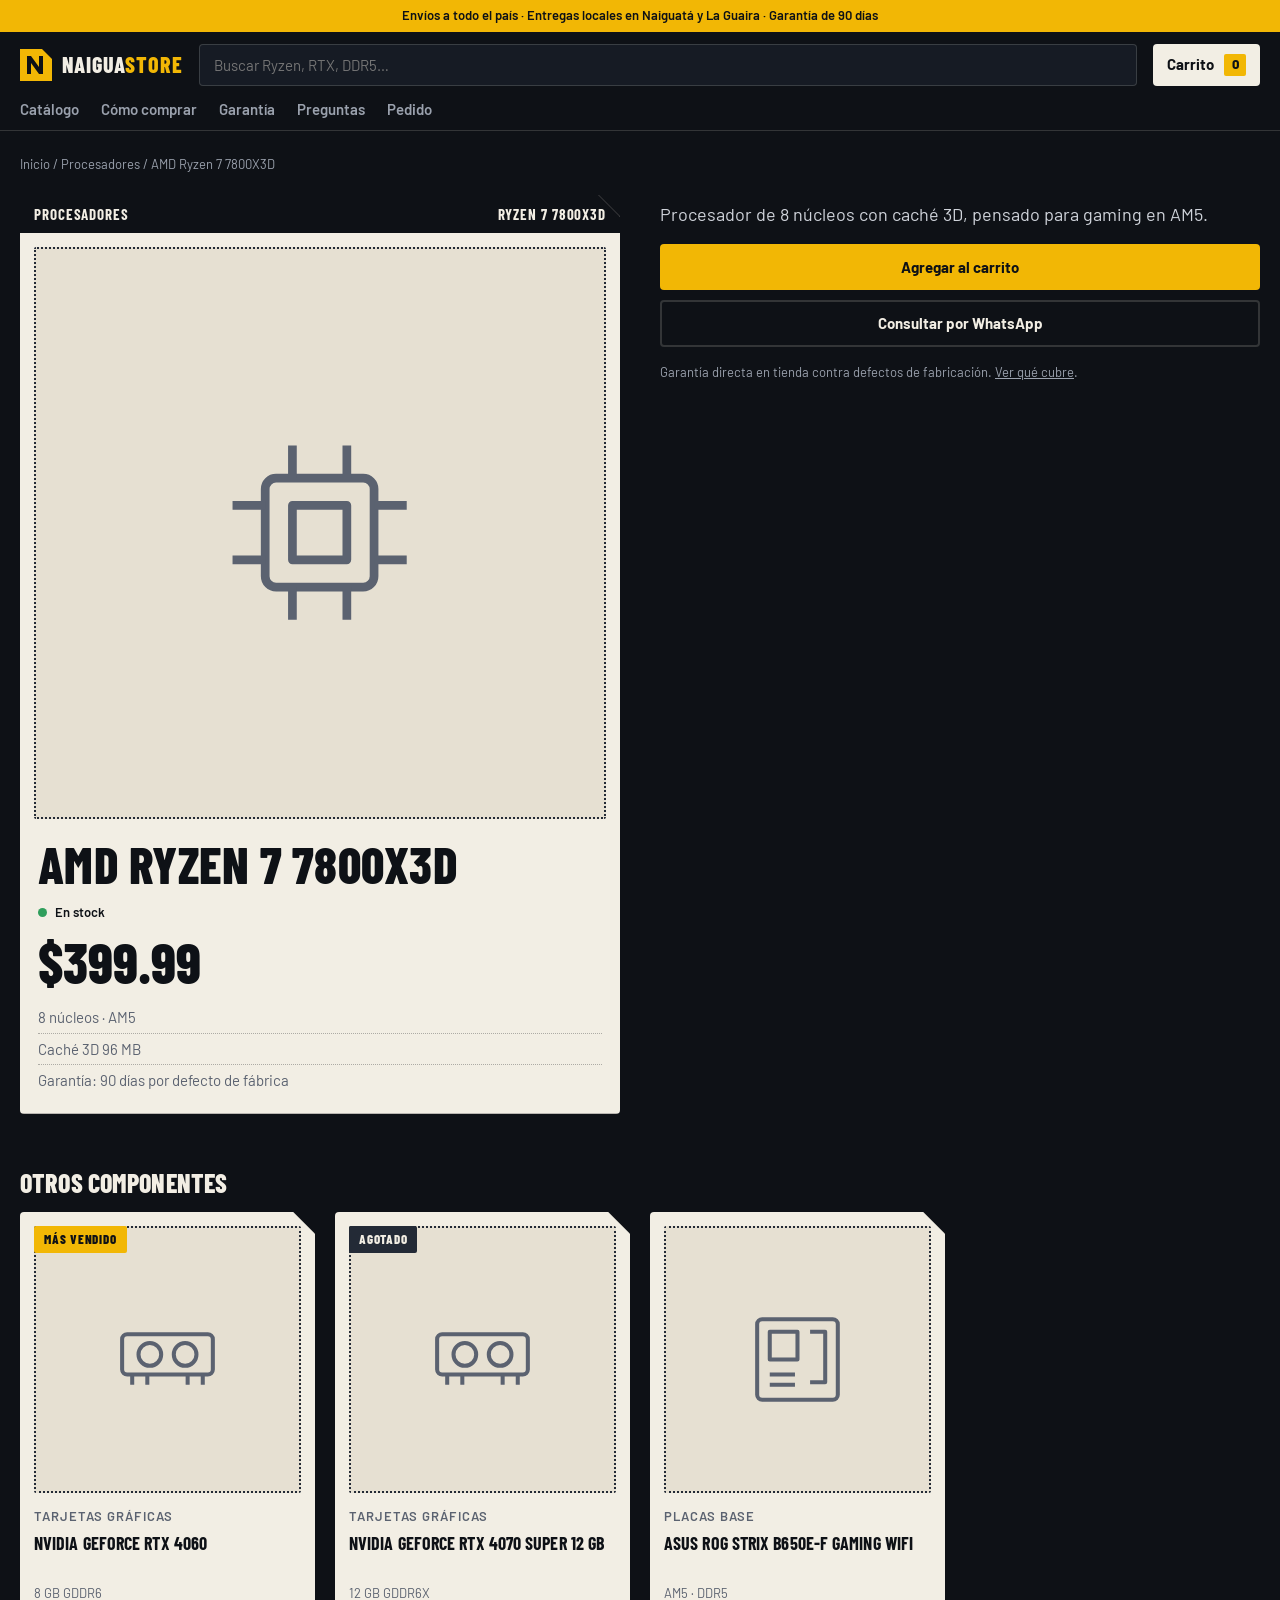
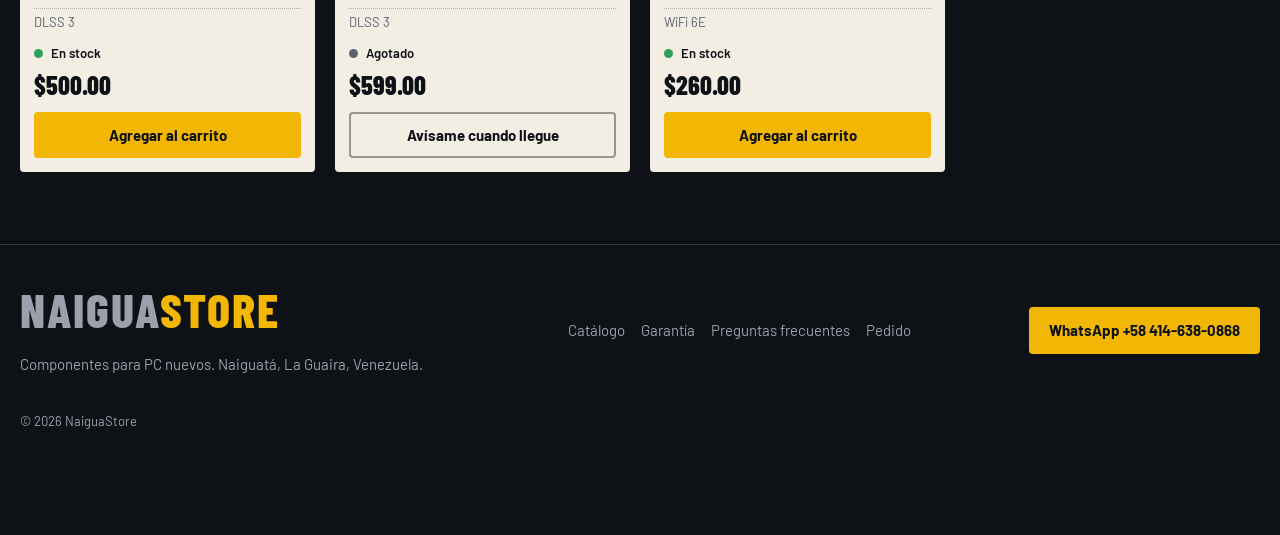
==== producto/amd-ryzen-7-7800x3d/index.html @ 5217a4f1 "Rediseño con etiquetas de caja, páginas estáticas por producto, FAQ visible y SEO/GEO (sitemap, llms" ====
<!doctype html>
<html lang="es-VE">
<head>
  <meta charset="utf-8">
  <meta name="viewport" content="width=device-width, initial-scale=1">
  <title>AMD Ryzen 7 7800X3D | NaiguaStore</title>
  <meta name="description" content="AMD Ryzen 7 7800X3D: 8 núcleos · AM5, Caché 3D 96 MB. 399.99 USD, garantía de 90 días. Envíos a todo el país desde Naiguatá, La Guaira.">
  <link rel="canonical" href="https://anyelopetit.github.io/naiguastore-claude/producto/amd-ryzen-7-7800x3d/">
  <meta property="og:type" content="product">
  <meta property="og:site_name" content="NaiguaStore">
  <meta property="og:locale" content="es_VE">
  <meta property="og:title" content="AMD Ryzen 7 7800X3D | NaiguaStore">
  <meta property="og:description" content="AMD Ryzen 7 7800X3D: 8 núcleos · AM5, Caché 3D 96 MB. 399.99 USD, garantía de 90 días. Envíos a todo el país desde Naiguatá, La Guaira.">
  <meta property="og:url" content="https://anyelopetit.github.io/naiguastore-claude/producto/amd-ryzen-7-7800x3d/">
  <meta name="twitter:card" content="summary">
  <meta name="theme-color" content="#0e1116">
  <link rel="icon" href="../../assets/favicon.svg" type="image/svg+xml">
  <link rel="preconnect" href="https://fonts.googleapis.com">
  <link rel="preconnect" href="https://fonts.gstatic.com" crossorigin>
  <link rel="stylesheet" href="https://fonts.googleapis.com/css2?family=Barlow+Condensed:wght@600;700;800&family=Barlow:wght@400;500;600;700&display=swap">
  <link rel="stylesheet" href="../../css/styles.css">
  <script type="application/ld+json">{"@context":"https://schema.org","@type":"BreadcrumbList","itemListElement":[{"@type":"ListItem","position":1,"name":"Inicio","item":"https://anyelopetit.github.io/naiguastore-claude/"},{"@type":"ListItem","position":2,"name":"Procesadores","item":"https://anyelopetit.github.io/naiguastore-claude/#catalogo"},{"@type":"ListItem","position":3,"name":"AMD Ryzen 7 7800X3D","item":"https://anyelopetit.github.io/naiguastore-claude/producto/amd-ryzen-7-7800x3d/"}]}</script>
  <script type="application/ld+json">{"@context":"https://schema.org","@type":"Product","name":"AMD Ryzen 7 7800X3D","description":"Procesador de 8 núcleos con caché 3D, pensado para gaming en AM5.","category":"Procesadores","brand":{"@type":"Brand","name":"AMD"},"offers":{"@type":"Offer","url":"https://anyelopetit.github.io/naiguastore-claude/producto/amd-ryzen-7-7800x3d/","priceCurrency":"USD","price":"399.99","availability":"https://schema.org/InStock","itemCondition":"https://schema.org/NewCondition","seller":{"@type":"Store","name":"NaiguaStore","url":"https://anyelopetit.github.io/naiguastore-claude/"}}}</script>
</head>
<body data-page="producto" data-base="../../">
  <a class="skip" href="#app">Ir al contenido</a>
  <div id="loader" aria-hidden="true"><span class="loader__mark"></span><span class="loader__name">Naigua<b>Store</b></span></div>

  <div class="strip">Envíos a todo el país · Entregas locales en Naiguatá y La Guaira · Garantía de 90 días</div>

  <header class="site-header">
    <div class="site-header__bar">
      <a class="brand" href="../../index.html" aria-label="NaiguaStore, inicio">
        <svg class="brand__mark" viewBox="0 0 32 32" aria-hidden="true"><path d="M0 0h22l10 10v22H0z" fill="#f2b705"/><path d="M7 25V7h4l8 11V7h4v18h-4L11 14v11z" fill="#0e1116"/></svg>
        <span class="brand__name">Naigua<b>Store</b></span>
      </a>
      <form class="search" role="search" action="../../index.html" method="get" data-search-form>
        <label class="sr-only" for="search">Buscar componentes</label>
        <input id="search" name="q" type="search" placeholder="Buscar Ryzen, RTX, DDR5…" autocomplete="off">
      </form>
      <button class="cart-btn" id="cart-open" type="button" aria-label="Abrir carrito">
        <span>Carrito</span><span class="cart-btn__count" id="cart-count">0</span>
      </button>
    </div>
    <nav class="site-header__nav" aria-label="Principal">
      <a href="../../index.html#catalogo">Catálogo</a>
      <a href="../../index.html#como-comprar">Cómo comprar</a>
      <a href="../../index.html#garantia">Garantía</a>
      <a href="../../index.html#preguntas">Preguntas</a>
      <a href="../../index.html#/checkout">Pedido</a>
    </nav>
  </header>

  <main id="app" tabindex="-1">

  <nav class="crumbs" aria-label="Migas de pan"><a href="../../index.html">Inicio</a> / <a href="../../index.html#catalogo">Procesadores</a> / <span>AMD Ryzen 7 7800X3D</span></nav>
  <section class="pdp">
    <article class="label label--pdp">
      <div class="label__head"><span>Procesadores</span><span>Ryzen 7 7800X3D</span></div>
      <div class="label__window"><svg class="label__icon" viewBox="0 0 48 48" aria-hidden="true" fill="none" stroke="currentColor" stroke-width="1.6" stroke-linejoin="round"><rect x="14" y="14" width="20" height="20" rx="2"/><rect x="19" y="19" width="10" height="10"/><path d="M19 8v6M29 8v6M19 34v6M29 34v6M8 19h6M8 29h6M34 19h6M34 29h6"/></svg><img src="../../assets/products/amd-ryzen-7-7800x3d.jpg" alt="AMD Ryzen 7 7800X3D, componente para PC" width="400" height="400" loading="eager" decoding="async" onerror="this.remove()"></div>
      <div class="label__body">
        <h1 class="label__name">AMD Ryzen 7 7800X3D</h1>
        <p class="label__avail"><span class="dot dot--ok" aria-hidden="true"></span>En stock</p>
        <p class="price price--lg"><span class="price__usd">$399.99</span></p>
        <ul class="label__specs"><li>8 núcleos · AM5</li><li>Caché 3D 96 MB</li><li>Garantía: 90 días por defecto de fábrica</li></ul>
      </div>
    </article>
    <div class="pdp__info">
      <p class="lead">Procesador de 8 núcleos con caché 3D, pensado para gaming en AM5.</p>
      <div class="pdp__actions">
        <button class="btn btn--solid btn--block" type="button" data-add="amd-ryzen-7-7800x3d">Agregar al carrito</button>
        <a class="btn btn--line btn--block" href="https://wa.me/584146380868?text=Hola%2C%20quiero%20consultar%20sobre%20el%20AMD%20Ryzen%207%207800X3D." target="_blank" rel="noopener">Consultar por WhatsApp</a>
      </div>
      <p class="hint">Garantía directa en tienda contra defectos de fabricación. <a href="../../index.html#garantia">Ver qué cubre</a>.</p>
    </div>
  </section>
  <section class="related" aria-labelledby="related-title">
    <h2 id="related-title">Otros componentes</h2>
    <div class="grid"><article class="label" data-id="nvidia-rtx-4060">
  <a class="label__link" href="../../producto/nvidia-rtx-4060/" aria-label="Ver NVIDIA GeForce RTX 4060"><span class="label__tag">Más vendido</span><div class="label__window"><svg class="label__icon" viewBox="0 0 48 48" aria-hidden="true" fill="none" stroke="currentColor" stroke-width="1.6" stroke-linejoin="round"><rect x="6" y="14" width="36" height="16" rx="2"/><circle cx="17" cy="22" r="4.5"/><circle cx="31" cy="22" r="4.5"/><path d="M10 30v4M16 30v4M32 30v4M38 30v4"/></svg><img src="../../assets/products/nvidia-rtx-4060.jpg" alt="NVIDIA GeForce RTX 4060, componente para PC" width="400" height="400" loading="lazy" decoding="async" onerror="this.remove()"></div></a>
  <div class="label__body">
    <p class="label__cat">Tarjetas gráficas</p>
    <h3 class="label__name"><a href="../../producto/nvidia-rtx-4060/">NVIDIA GeForce RTX 4060</a></h3>
    <ul class="label__specs"><li>8 GB GDDR6</li><li>DLSS 3</li></ul>
    <p class="label__avail"><span class="dot dot--ok" aria-hidden="true"></span>En stock</p>
    <p class="price"><span class="price__usd">$500.00</span></p>
    <div class="label__actions"><button class="btn btn--solid btn--block" type="button" data-add="nvidia-rtx-4060">Agregar al carrito</button></div>
  </div>
</article>
<article class="label" data-id="nvidia-rtx-4070-super">
  <a class="label__link" href="../../producto/nvidia-rtx-4070-super/" aria-label="Ver NVIDIA GeForce RTX 4070 SUPER 12 GB"><span class="label__tag label__tag--out">Agotado</span><div class="label__window"><svg class="label__icon" viewBox="0 0 48 48" aria-hidden="true" fill="none" stroke="currentColor" stroke-width="1.6" stroke-linejoin="round"><rect x="6" y="14" width="36" height="16" rx="2"/><circle cx="17" cy="22" r="4.5"/><circle cx="31" cy="22" r="4.5"/><path d="M10 30v4M16 30v4M32 30v4M38 30v4"/></svg><img src="../../assets/products/nvidia-rtx-4070-super.jpg" alt="NVIDIA GeForce RTX 4070 SUPER 12 GB, componente para PC" width="400" height="400" loading="lazy" decoding="async" onerror="this.remove()"></div></a>
  <div class="label__body">
    <p class="label__cat">Tarjetas gráficas</p>
    <h3 class="label__name"><a href="../../producto/nvidia-rtx-4070-super/">NVIDIA GeForce RTX 4070 SUPER 12 GB</a></h3>
    <ul class="label__specs"><li>12 GB GDDR6X</li><li>DLSS 3</li></ul>
    <p class="label__avail"><span class="dot dot--out" aria-hidden="true"></span>Agotado</p>
    <p class="price"><span class="price__usd">$599.00</span></p>
    <div class="label__actions"><a class="btn btn--line btn--block" href="https://wa.me/584146380868?text=Hola%2C%20quiero%20que%20me%20avisen%20cuando%20llegue%20el%20NVIDIA%20GeForce%20RTX%204070%20SUPER%2012%20GB." target="_blank" rel="noopener">Avísame cuando llegue</a></div>
  </div>
</article>
<article class="label" data-id="asus-rog-strix-b650e-f">
  <a class="label__link" href="../../producto/asus-rog-strix-b650e-f/" aria-label="Ver ASUS ROG Strix B650E-F Gaming WiFi"><div class="label__window"><svg class="label__icon" viewBox="0 0 48 48" aria-hidden="true" fill="none" stroke="currentColor" stroke-width="1.6" stroke-linejoin="round"><rect x="8" y="8" width="32" height="32" rx="2"/><rect x="13" y="13" width="11" height="11"/><path d="M29 13h6v20h-6M13 30h10M13 34h10"/></svg><img src="../../assets/products/asus-rog-strix-b650e-f.jpg" alt="ASUS ROG Strix B650E-F Gaming WiFi, componente para PC" width="400" height="400" loading="lazy" decoding="async" onerror="this.remove()"></div></a>
  <div class="label__body">
    <p class="label__cat">Placas base</p>
    <h3 class="label__name"><a href="../../producto/asus-rog-strix-b650e-f/">ASUS ROG Strix B650E-F Gaming WiFi</a></h3>
    <ul class="label__specs"><li>AM5 · DDR5</li><li>WiFi 6E</li></ul>
    <p class="label__avail"><span class="dot dot--ok" aria-hidden="true"></span>En stock</p>
    <p class="price"><span class="price__usd">$260.00</span></p>
    <div class="label__actions"><button class="btn btn--solid btn--block" type="button" data-add="asus-rog-strix-b650e-f">Agregar al carrito</button></div>
  </div>
</article></div>
  </section>
  </main>

  <footer class="site-footer">
    <div class="site-footer__top">
      <div>
        <p class="brand__name site-footer__name">Naigua<b>Store</b></p>
        <p>Componentes para PC nuevos. Naiguatá, La Guaira, Venezuela.</p>
      </div>
      <nav aria-label="Pie de página">
        <a href="../../index.html#catalogo">Catálogo</a>
        <a href="../../index.html#garantia">Garantía</a>
        <a href="../../index.html#preguntas">Preguntas frecuentes</a>
        <a href="../../index.html#/checkout">Pedido</a>
      </nav>
      <a class="btn btn--solid" href="https://wa.me/584146380868?text=Hola%20NaiguaStore%2C%20tengo%20una%20pregunta." target="_blank" rel="noopener">WhatsApp +58 414-638-0868</a>
    </div>
    <p class="site-footer__legal">© 2026 NaiguaStore</p>
  </footer>

  <nav class="bottom-nav" aria-label="Navegación móvil">
    <a href="../../index.html">Inicio</a>
    <a href="../../index.html#catalogo">Catálogo</a>
    <button type="button" data-open-cart>Carrito <span class="bottom-nav__count" id="cart-count-mobile">0</span></button>
    <a href="https://wa.me/584146380868?text=Hola%20NaiguaStore%2C%20tengo%20una%20pregunta." target="_blank" rel="noopener">WhatsApp</a>
  </nav>

  <aside class="cart" id="cart" aria-hidden="true" aria-label="Carrito de compras">
    <div class="cart__overlay" id="cart-overlay"></div>
    <div class="cart__panel" role="dialog" aria-modal="true" aria-labelledby="cart-title">
      <header class="cart__head">
        <h2 id="cart-title">Tu carrito</h2>
        <button class="icon-btn" id="cart-close" type="button" aria-label="Cerrar carrito">×</button>
      </header>
      <div class="cart__body" id="cart-body"></div>
      <footer class="cart__foot" id="cart-footer" hidden>
        <div class="sum-line"><span>Total estimado</span><span><strong id="cart-total">$0.00</strong><small id="cart-total-bs"></small></span></div>
        <p class="hint">El envío se calcula al confirmar. No se te cobra nada todavía.</p>
        <button class="btn btn--solid btn--block" id="cart-checkout" type="button">Continuar al pedido</button>
      </footer>
    </div>
  </aside>

  <script src="../../js/logic.js"></script>
  <script src="../../js/templates.js"></script>
  <script src="../../js/app.js" defer></script>
</body>
</html>
---- css/styles.css ----
/* NaiguaStore: la etiqueta de caja es el objeto central del diseño.
   Un solo radio (4px), una forma de botón, márgenes de página fijos y cinco tamaños de texto. */
:root {
  --ink: #0e1116;
  --ink-2: #161b24;
  --ink-3: #232a36;
  --paper: #f2eee4;
  --paper-2: #e6e0d2;
  --muted: #9aa1ad;
  --muted-ink: #5b6270;
  --gold: #f2b705;
  --green: #2f9e5b;
  --line: rgba(242, 238, 228, 0.16);
  --radius: 4px;
  --margin: 20px;
  --t-xs: 13px;
  --t-s: 15px;
  --t-m: 18px;
  --t-l: 26px;
  --t-xl: clamp(40px, 6vw, 72px);
  --display: "Barlow Condensed", "Arial Narrow", sans-serif;
  --text: "Barlow", system-ui, -apple-system, "Segoe UI", Roboto, sans-serif;
  --header-h: 112px;
  color-scheme: dark;
}

*, *::before, *::after { box-sizing: border-box; }
html { -webkit-text-size-adjust: 100%; scroll-behavior: smooth; scroll-padding-top: calc(var(--header-h) + 16px); }
body {
  margin: 0;
  font-family: var(--text);
  font-size: var(--t-s);
  line-height: 1.5;
  background: var(--ink);
  color: var(--paper);
  padding-bottom: 64px;
}
img { display: block; max-width: 100%; }
a { color: inherit; }
h1, h2, h3 { font-family: var(--display); line-height: 1; margin: 0; letter-spacing: 0.005em; text-transform: uppercase; }
h1 { font-size: var(--t-xl); font-weight: 800; }
h2 { font-size: clamp(32px, 4vw, 52px); font-weight: 800; }
h3 { font-size: var(--t-m); font-weight: 700; }
p { margin: 0 0 12px; }
button, input, select, textarea { font: inherit; color: inherit; }
:focus-visible { outline: 2px solid var(--gold); outline-offset: 2px; }
[hidden] { display: none !important; }
.sr-only { position: absolute; width: 1px; height: 1px; overflow: hidden; clip: rect(0 0 0 0); white-space: nowrap; }
.skip { position: absolute; left: -999px; top: 8px; background: var(--gold); color: var(--ink); padding: 8px 12px; z-index: 200; }
.skip:focus { left: 8px; }
.hint { color: var(--muted); font-size: var(--t-xs); }
.link { background: none; border: 0; padding: 0; color: var(--gold); cursor: pointer; text-decoration: underline; font-size: var(--t-xs); }

/* ---------- Loader ---------- */
#loader {
  position: fixed; inset: 0; z-index: 150; display: grid; place-content: center; justify-items: center; gap: 14px;
  background: var(--ink); transition: opacity 0.3s ease;
}
#loader.done { opacity: 0; pointer-events: none; }
.loader__mark { width: 56px; height: 56px; background: var(--gold); clip-path: polygon(0 0, 72% 0, 100% 28%, 100% 100%, 0 100%); animation: mark 0.8s cubic-bezier(.22,1,.36,1) both; }
.loader__name { font-family: var(--display); font-size: 26px; font-weight: 800; text-transform: uppercase; letter-spacing: 0.04em; animation: fade 0.3s 0.5s ease both; }
.loader__name b { color: var(--gold); font-weight: 800; }
@keyframes mark { from { transform: scale(0.6) rotate(-8deg); opacity: 0; } to { transform: none; opacity: 1; } }
@keyframes fade { from { opacity: 0; } to { opacity: 1; } }

/* ---------- Franja y cabecera ---------- */
.strip { background: var(--gold); color: var(--ink); text-align: center; font-size: var(--t-xs); font-weight: 600; padding: 6px var(--margin); }
.site-header { position: sticky; top: 0; z-index: 40; background: var(--ink); border-bottom: 1px solid var(--line); }
.site-header__bar {
  display: grid; grid-template-columns: auto 1fr auto; gap: 16px; align-items: center;
  max-width: 1280px; margin: 0 auto; padding: 12px var(--margin);
}
.brand { display: flex; align-items: center; gap: 10px; text-decoration: none; }
.brand__mark { width: 32px; height: 32px; flex: none; }
.brand__name { font-family: var(--display); font-weight: 800; font-size: 22px; text-transform: uppercase; letter-spacing: 0.04em; }
.brand__name b { color: var(--gold); font-weight: 800; }
.search input {
  width: 100%; height: 42px; padding: 0 14px; border-radius: var(--radius); background: var(--ink-2);
  border: 1px solid var(--line); outline: none;
}
.search input:focus { border-color: var(--gold); }
.cart-btn {
  display: inline-flex; align-items: center; gap: 10px; height: 42px; padding: 0 14px; border-radius: var(--radius);
  background: var(--paper); color: var(--ink); border: 0; cursor: pointer; font-weight: 700; font-size: var(--t-s);
}
.cart-btn__count, .bottom-nav__count {
  min-width: 22px; height: 22px; padding: 0 6px; border-radius: 2px; background: var(--gold); color: var(--ink);
  font-size: var(--t-xs); font-weight: 800; display: inline-grid; place-items: center;
}
.bump { animation: bump 0.3s cubic-bezier(.22,1,.36,1); }
@keyframes bump { 0% { transform: scale(1); } 45% { transform: scale(1.2); } 100% { transform: scale(1); } }
.site-header__nav {
  display: flex; gap: 22px; flex-wrap: wrap; max-width: 1280px; margin: 0 auto; padding: 0 var(--margin) 10px;
  font-size: var(--t-s); font-weight: 600;
}
.site-header__nav a { text-decoration: none; color: var(--muted); }
.site-header__nav a:hover { color: var(--paper); }

main, .site-footer { max-width: 1280px; margin: 0 auto; padding: 0 var(--margin); }
main { outline: none; }
section { margin-top: 56px; }

/* ---------- Botones (una sola forma) ---------- */
.btn {
  display: inline-flex; align-items: center; justify-content: center; gap: 8px; min-height: 46px; padding: 10px 18px;
  border-radius: var(--radius); border: 2px solid transparent; font-family: var(--text); font-weight: 700; font-size: var(--t-s);
  text-decoration: none; cursor: pointer; transition: background 0.2s ease, color 0.2s ease, transform 0.12s ease;
}
.btn:active { transform: scale(0.98); }
.btn:disabled { opacity: 0.5; cursor: not-allowed; }
.btn--solid { background: var(--gold); color: var(--ink); }
.btn--solid:hover:not(:disabled) { background: #ffc81f; }
.btn--line { background: transparent; border-color: var(--line); color: var(--paper); }
.btn--line:hover:not(:disabled) { border-color: var(--paper); }
.btn--block { width: 100%; }
.icon-btn { background: none; border: 0; font-size: 30px; line-height: 1; cursor: pointer; color: var(--paper); padding: 2px 8px; }

/* ---------- Etiqueta de caja ---------- */
.label {
  position: relative; display: flex; flex-direction: column; background: var(--paper); color: var(--ink);
  border-radius: var(--radius); clip-path: polygon(0 0, calc(100% - 22px) 0, 100% 22px, 100% 100%, 0 100%);
}
.label__head {
  display: flex; justify-content: space-between; gap: 12px; padding: 8px 14px; background: var(--ink); color: var(--paper);
  font-family: var(--display); font-weight: 700; font-size: var(--t-s); text-transform: uppercase; letter-spacing: 0.06em;
}
.label__link { position: relative; display: block; text-decoration: none; }
.label__window {
  position: relative; aspect-ratio: 1 / 1; margin: 14px 14px 0; border: 2px dotted var(--ink-3); border-radius: 2px;
  background: var(--paper-2); display: grid; place-items: center; overflow: hidden;
}
.label__window img { position: absolute; inset: 0; width: 100%; height: 100%; object-fit: contain; padding: 14px; background: var(--paper-2); }
.label__icon { width: 46%; height: 46%; color: var(--muted-ink); }
.label__body { display: flex; flex-direction: column; gap: 8px; padding: 14px; flex: 1; }
.label__cat { margin: 0; font-size: var(--t-xs); font-weight: 600; text-transform: uppercase; letter-spacing: 0.08em; color: var(--muted-ink); }
.label__name { font-size: var(--t-m); line-height: 1.05; min-height: 2.1em; }
.label__name a { text-decoration: none; }
.label__specs { list-style: none; margin: 0; padding: 0; font-size: var(--t-xs); color: var(--muted-ink); }
.label__specs li { padding: 4px 0; border-bottom: 1px dotted rgba(14, 17, 22, 0.3); }
.label__specs li:last-child { border-bottom: 0; }
.label__avail { margin: 0; font-size: var(--t-xs); font-weight: 600; display: flex; align-items: center; gap: 8px; }
.label__actions { margin-top: auto; padding-top: 6px; }
.label__tag {
  position: absolute; top: 14px; left: 14px; z-index: 2; padding: 4px 10px; border-radius: 2px; background: var(--gold);
  color: var(--ink); font-family: var(--display); font-weight: 800; font-size: var(--t-xs); text-transform: uppercase; letter-spacing: 0.06em;
}
.label__tag--out { background: var(--ink-3); color: var(--paper); }
.label .btn { min-height: 44px; font-size: var(--t-s); }
.label .btn--line { color: var(--ink); border-color: rgba(14, 17, 22, 0.4); }
.label .btn--line:hover:not(:disabled) { border-color: var(--ink); }
.dot { width: 9px; height: 9px; border-radius: 50%; display: inline-block; flex: none; }
.dot--ok { background: var(--green); }
.dot--out { background: var(--muted-ink); }
.price { margin: 0; display: flex; align-items: baseline; flex-wrap: wrap; gap: 4px 10px; }
.price__usd { font-family: var(--display); font-weight: 800; font-size: var(--t-l); line-height: 1; }
.price__bs { font-size: var(--t-xs); color: var(--muted-ink); }
.price--lg .price__usd { font-size: clamp(40px, 4.4vw, 56px); }
.stamp {
  align-self: flex-start; margin: 4px 0 0; padding: 4px 10px; border: 2px solid var(--ink); border-radius: 2px;
  font-family: var(--display); font-weight: 800; font-size: var(--t-s); text-transform: uppercase; letter-spacing: 0.06em; transform: rotate(-2deg);
}

/* ---------- Portada ---------- */
.hero { display: grid; grid-template-columns: 1.15fr 0.85fr; gap: 40px; align-items: start; margin-top: 36px; }
.eyebrow { margin: 0 0 14px; font-size: var(--t-xs); font-weight: 700; text-transform: uppercase; letter-spacing: 0.1em; color: var(--gold); }
.hero h1 { margin-bottom: 18px; max-width: 14ch; }
.lead { font-size: var(--t-m); color: #cfd3da; max-width: 60ch; }
.hero__cta { display: flex; flex-wrap: wrap; gap: 12px; margin: 24px 0 32px; }
.facts { display: grid; grid-template-columns: repeat(4, minmax(0, 1fr)); gap: 0; margin: 0; border-top: 1px solid var(--line); }
.facts > div { padding: 14px 14px 0 0; }
.facts dt { font-size: var(--t-xs); font-weight: 700; text-transform: uppercase; letter-spacing: 0.08em; color: var(--gold); }
.facts dd { margin: 4px 0 0; font-size: var(--t-s); color: var(--paper); }
.hero .label--hero { transform: rotate(0.4deg); }
.hero .label__window { aspect-ratio: 4 / 3; }

.section-head { display: flex; justify-content: space-between; align-items: end; gap: 16px; flex-wrap: wrap; border-bottom: 1px solid var(--line); padding-bottom: 14px; }
.sort { display: flex; align-items: center; gap: 10px; font-size: var(--t-xs); color: var(--muted); }
.sort select { height: 40px; padding: 0 10px; border-radius: var(--radius); background: var(--ink-2); border: 1px solid var(--line); }
.chips { display: flex; gap: 8px; overflow-x: auto; padding: 16px 0 8px; scrollbar-width: none; }
.chips::-webkit-scrollbar { display: none; }
.chip {
  flex: none; min-height: 40px; padding: 8px 14px; border-radius: var(--radius); cursor: pointer;
  background: transparent; border: 1px solid var(--line); color: var(--paper); font-weight: 600; font-size: var(--t-s);
}
.chip span { color: var(--muted); margin-left: 4px; }
.chip.is-on { background: var(--paper); color: var(--ink); border-color: var(--paper); }
.chip.is-on span { color: var(--muted-ink); }
.count { color: var(--muted); font-size: var(--t-xs); margin: 6px 0 16px; }
.grid { display: grid; grid-template-columns: repeat(4, minmax(0, 1fr)); gap: 20px; }
.grid .label { transition: transform 0.2s ease; }
.grid .label:hover { transform: translateY(-3px); }
.empty { color: var(--muted); grid-column: 1 / -1; }

/* ---------- Cómo comprar ---------- */
.steps { list-style: none; margin: 20px 0 0; padding: 0; display: grid; grid-template-columns: repeat(4, minmax(0, 1fr)); border-top: 1px solid var(--line); counter-reset: step; }
.steps li { padding: 18px 18px 0 0; counter-increment: step; }
.steps li::before {
  content: counter(step, decimal-leading-zero); display: block; font-family: var(--display); font-weight: 800;
  font-size: var(--t-l); color: var(--gold); margin-bottom: 8px;
}
.steps strong { display: block; font-family: var(--display); font-size: var(--t-m); text-transform: uppercase; margin-bottom: 6px; }
.steps span { color: #cfd3da; }

/* ---------- Garantía ---------- */
.warranty { display: grid; grid-template-columns: 1fr 1fr; gap: 28px; align-items: start; background: var(--ink-2); padding: 28px; border-radius: var(--radius); }
.warranty > p { color: #cfd3da; margin: 0; font-size: var(--t-m); }
.warranty__cols { display: grid; grid-template-columns: 1fr 1fr; gap: 20px; }
.warranty__cols h3 { margin-bottom: 8px; color: var(--gold); }
.warranty__cols p { margin: 0; font-size: var(--t-s); color: #cfd3da; }

/* ---------- Preguntas ---------- */
.faq h2 { margin-bottom: 14px; }
.faq details { border-top: 1px solid var(--line); padding: 14px 0; }
.faq details:last-child { border-bottom: 1px solid var(--line); }
.faq summary { cursor: pointer; font-weight: 700; font-size: var(--t-m); list-style: none; display: flex; justify-content: space-between; gap: 16px; }
.faq summary::-webkit-details-marker { display: none; }
.faq summary::after { content: "+"; font-family: var(--display); font-size: var(--t-l); line-height: 1; color: var(--gold); }
.faq details[open] summary::after { content: "–"; }
.faq details p { margin: 10px 0 0; color: #cfd3da; max-width: 70ch; }

/* ---------- Asesoría ---------- */
.advisor {
  display: flex; justify-content: space-between; align-items: center; gap: 20px; flex-wrap: wrap;
  background: var(--gold); color: var(--ink); padding: 28px; border-radius: var(--radius);
}
.advisor h2 { color: var(--ink); margin-bottom: 8px; }
.advisor p { margin: 0; max-width: 60ch; }
.advisor .btn--solid { background: var(--ink); color: var(--paper); }
.advisor .btn--solid:hover:not(:disabled) { background: var(--ink-3); }

/* ---------- Pie ---------- */
.site-footer { margin-top: 72px; padding-top: 28px; padding-bottom: 28px; border-top: 1px solid var(--line); }
.site-footer__top { display: grid; grid-template-columns: 1.2fr 1fr auto; gap: 24px; align-items: center; }
.site-footer__name { font-size: clamp(32px, 4vw, 48px); margin-bottom: 8px; }
.site-footer nav { display: flex; flex-wrap: wrap; gap: 16px; }
.site-footer nav a, .site-footer p { color: var(--muted); text-decoration: none; }
.site-footer nav a:hover { color: var(--paper); }
.site-footer__legal { margin-top: 24px; font-size: var(--t-xs); color: var(--muted); }
.bottom-nav { display: none; }

/* ---------- Ficha de producto ---------- */
.crumbs { font-size: var(--t-xs); color: var(--muted); margin-top: 24px; }
.crumbs a { text-decoration: none; }
.crumbs a:hover { color: var(--paper); }
.pdp { display: grid; grid-template-columns: minmax(0, 1fr) minmax(0, 1fr); gap: 40px; margin-top: 20px; align-items: start; }
.label--pdp .label__window { aspect-ratio: 1 / 1; }
.label--pdp .label__body { padding: 18px; gap: 12px; }
.label--pdp .label__name { font-size: clamp(34px, 4vw, 52px); min-height: 0; }
.label--pdp .label__specs { font-size: var(--t-s); }
.pdp__info { display: flex; flex-direction: column; gap: 16px; padding-top: 6px; }
.pdp__info .lead { margin: 0; }
.pdp__actions { display: grid; gap: 10px; }
.related { margin-top: 56px; }
.related h2 { font-size: var(--t-l); margin-bottom: 16px; }

/* ---------- Carrito ---------- */
.cart { position: fixed; inset: 0; z-index: 60; pointer-events: none; }
.cart.is-open { pointer-events: auto; }
.cart__overlay { position: absolute; inset: 0; background: rgba(0, 0, 0, 0.6); opacity: 0; transition: opacity 0.3s ease; }
.cart.is-open .cart__overlay { opacity: 1; }
.cart__panel {
  position: absolute; top: 0; right: 0; height: 100%; width: min(420px, 100%); display: flex; flex-direction: column;
  background: var(--ink-2); border-left: 1px solid var(--line); transform: translateX(100%); transition: transform 0.32s cubic-bezier(.22,1,.36,1);
}
.cart.is-open .cart__panel { transform: translateX(0); }
.cart__head { display: flex; justify-content: space-between; align-items: center; padding: 16px var(--margin); border-bottom: 1px solid var(--line); }
.cart__head h2 { font-size: var(--t-l); }
.cart__body { flex: 1; overflow-y: auto; padding: 4px var(--margin); }
.cart__foot { padding: 16px var(--margin); border-top: 1px solid var(--line); display: grid; gap: 10px; }
.cart-empty { display: grid; gap: 12px; justify-items: start; padding: 24px 0; color: var(--muted); }
.cart-line { display: grid; grid-template-columns: 56px 1fr auto; gap: 12px; padding: 14px 0; border-bottom: 1px solid var(--line); align-items: start; }
.cart-line__img { width: 56px; height: 56px; background: var(--paper); border-radius: 2px; display: grid; place-items: center; color: var(--ink); }
.cart-line__img svg { width: 60%; height: 60%; }
.cart-line__info { display: grid; gap: 8px; font-size: var(--t-s); }
.cart-line__price { display: grid; justify-items: end; gap: 6px; font-weight: 700; }
.qty { display: inline-flex; align-items: center; gap: 10px; }
.qty button { width: 34px; height: 34px; border-radius: var(--radius); border: 1px solid var(--line); background: var(--ink-3); cursor: pointer; color: var(--paper); }
.qty button:disabled { opacity: 0.4; cursor: not-allowed; }
.fly { position: fixed; z-index: 90; pointer-events: none; object-fit: contain; background: var(--paper); border-radius: 2px; }

/* ---------- Checkout ---------- */
.checkout { display: grid; grid-template-columns: minmax(0, 1.4fr) minmax(0, 1fr); gap: 32px; margin-top: 24px; align-items: start; }
.checkout h1 { font-size: clamp(36px, 4vw, 56px); margin-bottom: 14px; }
.checkout__form { display: grid; gap: 18px; }
.checkout__form fieldset { border: 1px solid var(--line); border-radius: var(--radius); padding: 16px; display: grid; gap: 12px; margin: 0; }
.checkout__form legend { padding: 0 6px; font-family: var(--display); font-weight: 800; font-size: var(--t-m); text-transform: uppercase; }
.checkout__form label { display: grid; gap: 6px; font-size: var(--t-xs); color: var(--muted); font-weight: 600; }
.checkout__form label.radio { display: flex; align-items: center; gap: 10px; color: var(--paper); font-size: var(--t-s); font-weight: 500; }
.checkout__form input:not([type="radio"]), .checkout__form select, .checkout__form textarea {
  width: 100%; padding: 12px; border-radius: var(--radius); background: var(--ink); border: 1px solid var(--line); color: var(--paper); font-size: var(--t-s);
}
.checkout__form input:not([type="radio"]):focus, .checkout__form select:focus, .checkout__form textarea:focus { outline: none; border-color: var(--gold); }
.checkout__form input[type="radio"] { width: 18px; height: 18px; accent-color: var(--gold); }
#ship-fields { display: grid; gap: 12px; }
.err { color: #ff8a86; font-size: var(--t-xs); min-height: 1em; }
.safe { padding: 12px 14px; border-radius: var(--radius); border: 1px solid rgba(47, 158, 91, 0.5); background: rgba(47, 158, 91, 0.1); margin: 0; font-size: var(--t-s); }
.checkout__summary { position: sticky; top: calc(var(--header-h) + 16px); }
.ticket { background: var(--paper); color: var(--ink); padding: 20px; border-radius: var(--radius); display: grid; gap: 12px; }
.ticket h2 { font-size: var(--t-l); }
.sum-line { display: flex; justify-content: space-between; gap: 12px; font-size: var(--t-s); }
.sum-line small { display: block; text-align: right; color: var(--muted-ink); }
.sum-total { display: flex; justify-content: space-between; align-items: baseline; padding-top: 12px; border-top: 2px solid var(--ink); font-family: var(--display); font-size: var(--t-l); font-weight: 800; text-transform: uppercase; }
.ticket .link { color: var(--ink); }
.thanks { max-width: 720px; margin: 40px 0 0; display: grid; gap: 14px; }
.thanks__actions { display: flex; flex-wrap: wrap; gap: 10px; }
.preview { white-space: pre-wrap; background: var(--ink-2); border: 1px solid var(--line); border-radius: var(--radius); padding: 16px; font-size: var(--t-xs); color: #cfd3da; font-family: ui-monospace, SFMono-Regular, Menlo, monospace; }
.empty-page { text-align: center; padding: 72px 0; display: grid; justify-items: center; gap: 14px; }

/* ---------- Responsive ---------- */
@media (max-width: 1199px) {
  .grid { grid-template-columns: repeat(3, minmax(0, 1fr)); }
}
@media (max-width: 900px) {
  .hero { grid-template-columns: 1fr; }
  .hero .label--hero { max-width: 520px; }
  .pdp { grid-template-columns: 1fr; }
  .checkout { grid-template-columns: 1fr; }
  .checkout__summary { position: static; }
  .site-header__nav { display: none; }
  .steps { grid-template-columns: 1fr 1fr; }
  .warranty { grid-template-columns: 1fr; }
  .site-footer__top { grid-template-columns: 1fr; }
}
@media (max-width: 767px) {
  :root { --header-h: 104px; --t-xl: 40px; }
  .strip { font-size: 12px; }
  .site-header__bar { grid-template-columns: 1fr auto; gap: 10px; padding: 10px var(--margin); }
  .brand { grid-row: 1; grid-column: 1; }
  .cart-btn { grid-row: 1; grid-column: 2; height: 40px; padding: 0 12px; }
  .cart-btn > span:first-child { display: none; }
  .search { grid-row: 2; grid-column: 1 / -1; }
  .facts { grid-template-columns: 1fr 1fr; }
  .grid { grid-template-columns: repeat(2, minmax(0, 1fr)); gap: 12px; }
  .label__window { margin: 10px 10px 0; }
  .label__body { padding: 10px; gap: 6px; }
  .label__name { font-size: 17px; }
  .label__specs li:nth-child(n+2) { display: none; }
  .label__head { font-size: 12px; padding: 6px 10px; }
  .price__usd { font-size: 22px; }
  .label .btn { min-height: 42px; font-size: 14px; padding: 8px 10px; }
  .steps { grid-template-columns: 1fr; }
  .steps li { padding-bottom: 16px; }
  .advisor { flex-direction: column; align-items: flex-start; }
  .chips { margin: 0 calc(var(--margin) * -1); padding-left: var(--margin); padding-right: var(--margin); }
  .warranty__cols { grid-template-columns: 1fr; }
  .bottom-nav {
    position: fixed; bottom: 0; left: 0; right: 0; z-index: 45; display: grid; grid-template-columns: repeat(4, 1fr);
    background: rgba(14, 17, 22, 0.96); border-top: 1px solid var(--line);
    padding: 6px 6px calc(6px + env(safe-area-inset-bottom));
  }
  .bottom-nav a, .bottom-nav button {
    position: relative; text-align: center; font-size: var(--t-xs); font-weight: 600; color: var(--muted); text-decoration: none;
    background: none; border: 0; padding: 8px 0; cursor: pointer;
  }
  .bottom-nav__count { position: absolute; top: 2px; right: 14%; min-width: 18px; height: 18px; font-size: 11px; }
  .cart__panel { width: 100%; }
  .pdp__actions { position: sticky; bottom: calc(64px + env(safe-area-inset-bottom)); background: var(--ink); padding: 8px 0; z-index: 2; }
}

@media (prefers-reduced-motion: reduce) {
  *, *::before, *::after { animation-duration: 0.01ms !important; animation-iteration-count: 1 !important; transition-duration: 0.01ms !important; scroll-behavior: auto !important; }
}
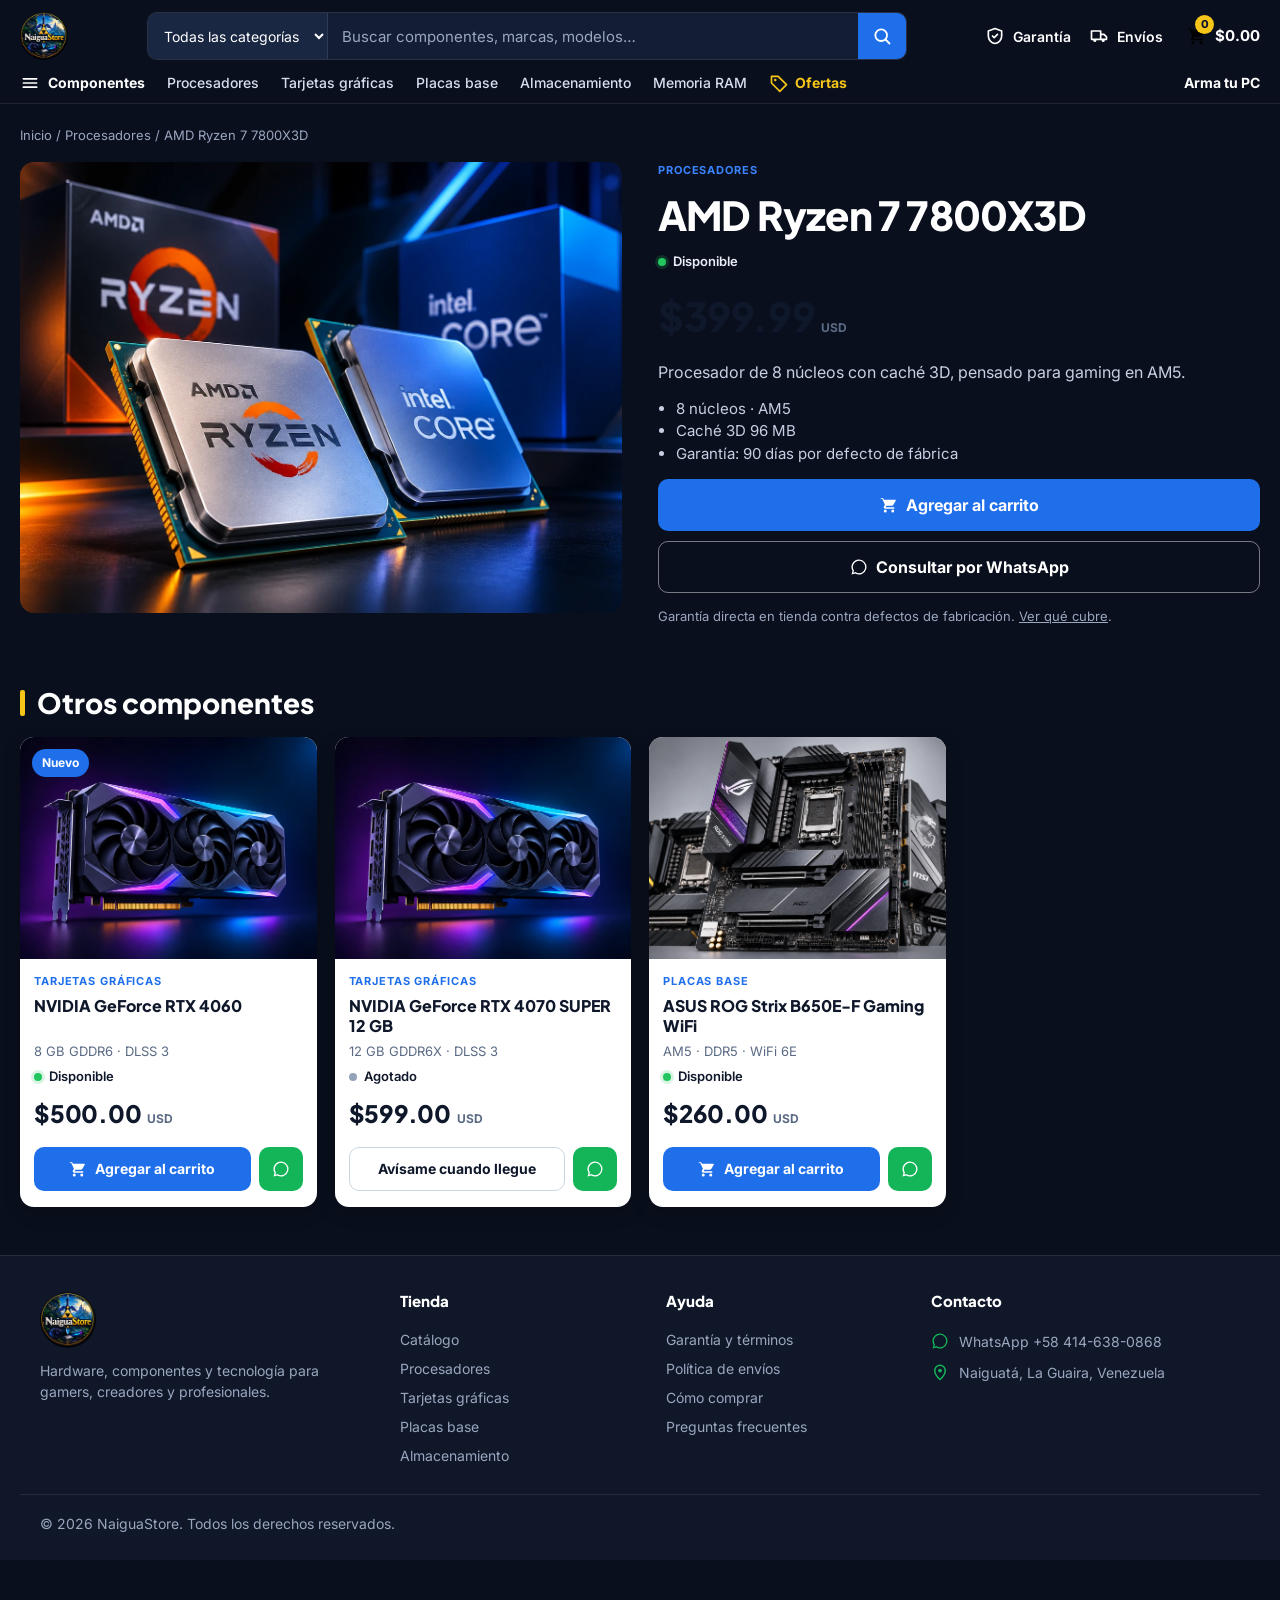
==== commit 213dbc1d: "Adoptar la identidad visual de la referencia: azul marino, dorado, tarjetas blancas y fotos de categ" ====
--- a/producto/amd-ryzen-7-7800x3d/index.html
+++ b/producto/amd-ryzen-7-7800x3d/index.html
@@ -13,41 +13,46 @@
   <meta property="og:description" content="AMD Ryzen 7 7800X3D: 8 núcleos · AM5, Caché 3D 96 MB. 399.99 USD, garantía de 90 días. Envíos a todo el país desde Naiguatá, La Guaira.">
   <meta property="og:url" content="https://anyelopetit.github.io/naiguastore-claude/producto/amd-ryzen-7-7800x3d/">
   <meta name="twitter:card" content="summary">
-  <meta name="theme-color" content="#0e1116">
-  <link rel="icon" href="../../assets/favicon.svg" type="image/svg+xml">
+  <meta name="theme-color" content="#0a0f1d">
+  <link rel="icon" href="../../assets/img/logo.webp" type="image/webp">
   <link rel="preconnect" href="https://fonts.googleapis.com">
   <link rel="preconnect" href="https://fonts.gstatic.com" crossorigin>
-  <link rel="stylesheet" href="https://fonts.googleapis.com/css2?family=Barlow+Condensed:wght@600;700;800&family=Barlow:wght@400;500;600;700&display=swap">
+  <link rel="stylesheet" href="https://fonts.googleapis.com/css2?family=Inter:wght@400;500;600;700&family=Plus+Jakarta+Sans:wght@700;800&display=swap">
   <link rel="stylesheet" href="../../css/styles.css">
   <script type="application/ld+json">{"@context":"https://schema.org","@type":"BreadcrumbList","itemListElement":[{"@type":"ListItem","position":1,"name":"Inicio","item":"https://anyelopetit.github.io/naiguastore-claude/"},{"@type":"ListItem","position":2,"name":"Procesadores","item":"https://anyelopetit.github.io/naiguastore-claude/#catalogo"},{"@type":"ListItem","position":3,"name":"AMD Ryzen 7 7800X3D","item":"https://anyelopetit.github.io/naiguastore-claude/producto/amd-ryzen-7-7800x3d/"}]}</script>
-  <script type="application/ld+json">{"@context":"https://schema.org","@type":"Product","name":"AMD Ryzen 7 7800X3D","description":"Procesador de 8 núcleos con caché 3D, pensado para gaming en AM5.","category":"Procesadores","brand":{"@type":"Brand","name":"AMD"},"offers":{"@type":"Offer","url":"https://anyelopetit.github.io/naiguastore-claude/producto/amd-ryzen-7-7800x3d/","priceCurrency":"USD","price":"399.99","availability":"https://schema.org/InStock","itemCondition":"https://schema.org/NewCondition","seller":{"@type":"Store","name":"NaiguaStore","url":"https://anyelopetit.github.io/naiguastore-claude/"}}}</script>
+  <script type="application/ld+json">{"@context":"https://schema.org","@type":"Product","name":"AMD Ryzen 7 7800X3D","description":"Procesador de 8 núcleos con caché 3D, pensado para gaming en AM5.","category":"Procesadores","image":"https://anyelopetit.github.io/naiguastore-claude/assets/img/cpus.webp","brand":{"@type":"Brand","name":"AMD"},"offers":{"@type":"Offer","url":"https://anyelopetit.github.io/naiguastore-claude/producto/amd-ryzen-7-7800x3d/","priceCurrency":"USD","price":"399.99","availability":"https://schema.org/InStock","itemCondition":"https://schema.org/NewCondition","seller":{"@type":"Store","name":"NaiguaStore","url":"https://anyelopetit.github.io/naiguastore-claude/"}}}</script>
 </head>
 <body data-page="producto" data-base="../../">
   <a class="skip" href="#app">Ir al contenido</a>
-  <div id="loader" aria-hidden="true"><span class="loader__mark"></span><span class="loader__name">Naigua<b>Store</b></span></div>
-
-  <div class="strip">Envíos a todo el país · Entregas locales en Naiguatá y La Guaira · Garantía de 90 días</div>
+  <div id="loader" aria-hidden="true"><img src="../../assets/img/logo.webp" alt=""></div>
 
   <header class="site-header">
-    <div class="site-header__bar">
-      <a class="brand" href="../../index.html" aria-label="NaiguaStore, inicio">
-        <svg class="brand__mark" viewBox="0 0 32 32" aria-hidden="true"><path d="M0 0h22l10 10v22H0z" fill="#f2b705"/><path d="M7 25V7h4l8 11V7h4v18h-4L11 14v11z" fill="#0e1116"/></svg>
-        <span class="brand__name">Naigua<b>Store</b></span>
-      </a>
+    <div class="topbar">
+      <a class="brand" href="../../index.html" aria-label="NaiguaStore, inicio"><img src="../../assets/img/logo.webp" alt="NaiguaStore" width="44" height="44"></a>
       <form class="search" role="search" action="../../index.html" method="get" data-search-form>
+        <label class="sr-only" for="cat-select">Categoría</label>
+        <select id="cat-select" class="search__cat" data-cat-select>
+          <option value="Todas">Todas las categorías</option><option value="Procesadores">Procesadores</option><option value="Tarjetas gráficas">Tarjetas gráficas</option><option value="Placas base">Placas base</option><option value="Almacenamiento">Almacenamiento</option><option value="Memoria RAM">Memoria RAM</option>
+        </select>
         <label class="sr-only" for="search">Buscar componentes</label>
-        <input id="search" name="q" type="search" placeholder="Buscar Ryzen, RTX, DDR5…" autocomplete="off">
+        <input id="search" name="q" type="search" placeholder="Buscar componentes, marcas, modelos…" autocomplete="off">
+        <button class="search__btn" type="submit" aria-label="Buscar"><svg class="" viewBox="0 0 24 24" width="20" height="20" aria-hidden="true" focusable="false"><circle cx="11" cy="11" r="7" fill="none" stroke="currentColor" stroke-width="2.2"/><path d="M16.5 16.5 21 21" stroke="currentColor" stroke-width="2.2" stroke-linecap="round"/></svg></button>
       </form>
-      <button class="cart-btn" id="cart-open" type="button" aria-label="Abrir carrito">
-        <span>Carrito</span><span class="cart-btn__count" id="cart-count">0</span>
-      </button>
+      <div class="topbar__items">
+        <a class="topbar__item" href="../../index.html#garantia"><svg class="" viewBox="0 0 24 24" width="20" height="20" aria-hidden="true" focusable="false"><path d="M12 3 4 6v6c0 4.5 3.4 8.3 8 9 4.6-.7 8-4.5 8-9V6z" fill="none" stroke="currentColor" stroke-width="2" stroke-linejoin="round"/><path d="m9 12 2 2 4-4" fill="none" stroke="currentColor" stroke-width="2" stroke-linecap="round" stroke-linejoin="round"/></svg><span>Garantía</span></a>
+        <a class="topbar__item" href="../../index.html#envios"><svg class="" viewBox="0 0 24 24" width="20" height="20" aria-hidden="true" focusable="false"><path d="M3 6h11v10H3zM14 10h4l3 3v3h-7z" fill="none" stroke="currentColor" stroke-width="2" stroke-linejoin="round"/><circle cx="7" cy="17.5" r="1.8" fill="currentColor"/><circle cx="17" cy="17.5" r="1.8" fill="currentColor"/></svg><span>Envíos</span></a>
+        <button class="cart-btn" id="cart-open" type="button" aria-label="Abrir carrito">
+          <svg class="" viewBox="0 0 24 24" width="20" height="20" aria-hidden="true" focusable="false"><path d="M7 18a2 2 0 1 0 0 4 2 2 0 0 0 0-4zm10 0a2 2 0 1 0 0 4 2 2 0 0 0 0-4zM1 2v2h2l3.6 7.6-1.4 2.4A2 2 0 0 0 7 17h12v-2H7.4l1.1-2h7.5a2 2 0 0 0 1.7-1l3.6-6.5A1 1 0 0 0 20.4 5H5.2l-.9-2H1z"/></svg>
+          <span class="cart-btn__count" id="cart-count">0</span>
+          <span class="cart-btn__total" id="cart-total-header">$0.00</span>
+        </button>
+      </div>
     </div>
-    <nav class="site-header__nav" aria-label="Principal">
-      <a href="../../index.html#catalogo">Catálogo</a>
-      <a href="../../index.html#como-comprar">Cómo comprar</a>
-      <a href="../../index.html#garantia">Garantía</a>
-      <a href="../../index.html#preguntas">Preguntas</a>
-      <a href="../../index.html#/checkout">Pedido</a>
+    <nav class="subnav" aria-label="Principal">
+      <a class="subnav__all" href="../../index.html#catalogo"><svg class="" viewBox="0 0 24 24" width="20" height="20" aria-hidden="true" focusable="false"><path d="M4 7h16M4 12h16M4 17h16" stroke="currentColor" stroke-width="2" stroke-linecap="round"/></svg><span>Componentes</span></a>
+      <a href="../../index.html#catalogo" data-cat="Procesadores">Procesadores</a><a href="../../index.html#catalogo" data-cat="Tarjetas gráficas">Tarjetas gráficas</a><a href="../../index.html#catalogo" data-cat="Placas base">Placas base</a><a href="../../index.html#catalogo" data-cat="Almacenamiento">Almacenamiento</a><a href="../../index.html#catalogo" data-cat="Memoria RAM">Memoria RAM</a>
+      <a class="subnav__offer" href="../../index.html#catalogo"><svg class="" viewBox="0 0 24 24" width="20" height="20" aria-hidden="true" focusable="false"><path d="M3 12V4h8l10 10-8 8z" fill="none" stroke="currentColor" stroke-width="2" stroke-linejoin="round"/><circle cx="7.5" cy="8.5" r="1.5" fill="currentColor"/></svg><span>Ofertas</span></a>
+      <a class="subnav__build" href="../../index.html#asesoria">Arma tu PC</a>
     </nav>
   </header>
 
@@ -55,78 +60,93 @@
 
   <nav class="crumbs" aria-label="Migas de pan"><a href="../../index.html">Inicio</a> / <a href="../../index.html#catalogo">Procesadores</a> / <span>AMD Ryzen 7 7800X3D</span></nav>
   <section class="pdp">
-    <article class="label label--pdp">
-      <div class="label__head"><span>Procesadores</span><span>Ryzen 7 7800X3D</span></div>
-      <div class="label__window"><svg class="label__icon" viewBox="0 0 48 48" aria-hidden="true" fill="none" stroke="currentColor" stroke-width="1.6" stroke-linejoin="round"><rect x="14" y="14" width="20" height="20" rx="2"/><rect x="19" y="19" width="10" height="10"/><path d="M19 8v6M29 8v6M19 34v6M29 34v6M8 19h6M8 29h6M34 19h6M34 29h6"/></svg><img src="../../assets/products/amd-ryzen-7-7800x3d.jpg" alt="AMD Ryzen 7 7800X3D, componente para PC" width="400" height="400" loading="eager" decoding="async" onerror="this.remove()"></div>
-      <div class="label__body">
-        <h1 class="label__name">AMD Ryzen 7 7800X3D</h1>
-        <p class="label__avail"><span class="dot dot--ok" aria-hidden="true"></span>En stock</p>
-        <p class="price price--lg"><span class="price__usd">$399.99</span></p>
-        <ul class="label__specs"><li>8 núcleos · AM5</li><li>Caché 3D 96 MB</li><li>Garantía: 90 días por defecto de fábrica</li></ul>
-      </div>
-    </article>
+    <figure class="pdp__media"><img src="../../assets/img/cpus.webp" alt="AMD Ryzen 7 7800X3D" width="800" height="600" loading="eager" decoding="async"></figure>
     <div class="pdp__info">
+      <p class="pcard__cat">Procesadores</p>
+      <h1>AMD Ryzen 7 7800X3D</h1>
+      <p class="pcard__avail"><span class="dot dot--ok" aria-hidden="true"></span>Disponible</p>
+      <div class="pdp__price"><p class="price price--lg"><span class="price__usd">$399.99</span><span class="price__cur">USD</span></p></div>
       <p class="lead">Procesador de 8 núcleos con caché 3D, pensado para gaming en AM5.</p>
+      <ul class="specs"><li>8 núcleos · AM5</li><li>Caché 3D 96 MB</li><li>Garantía: 90 días por defecto de fábrica</li></ul>
       <div class="pdp__actions">
-        <button class="btn btn--solid btn--block" type="button" data-add="amd-ryzen-7-7800x3d">Agregar al carrito</button>
-        <a class="btn btn--line btn--block" href="https://wa.me/584146380868?text=Hola%2C%20quiero%20consultar%20sobre%20el%20AMD%20Ryzen%207%207800X3D." target="_blank" rel="noopener">Consultar por WhatsApp</a>
+        <button class="btn btn--primary btn--lg" type="button" data-add="amd-ryzen-7-7800x3d"><svg viewBox="0 0 24 24" width="18" height="18" aria-hidden="true"><path fill="currentColor" d="M7 18a2 2 0 1 0 0 4 2 2 0 0 0 0-4zm10 0a2 2 0 1 0 0 4 2 2 0 0 0 0-4zM1 2v2h2l3.6 7.6-1.4 2.4A2 2 0 0 0 7 17h12v-2H7.4l1.1-2h7.5a2 2 0 0 0 1.7-1l3.6-6.5A1 1 0 0 0 20.4 5H5.2l-.9-2H1z"/></svg><span>Agregar al carrito</span></button>
+        <a class="btn btn--outline btn--lg" href="https://wa.me/584146380868?text=Hola%2C%20quiero%20consultar%20sobre%20el%20AMD%20Ryzen%207%207800X3D." target="_blank" rel="noopener"><svg viewBox="0 0 24 24" width="20" height="20" aria-hidden="true"><path fill="currentColor" d="M12 2a10 10 0 0 0-8.6 15.1L2 22l5-1.3A10 10 0 1 0 12 2zm0 18.2a8.2 8.2 0 0 1-4.2-1.2l-.3-.2-3 .8.8-2.9-.2-.3A8.2 8.2 0 1 1 12 20.2z"/></svg><span>Consultar por WhatsApp</span></a>
       </div>
       <p class="hint">Garantía directa en tienda contra defectos de fabricación. <a href="../../index.html#garantia">Ver qué cubre</a>.</p>
     </div>
   </section>
-  <section class="related" aria-labelledby="related-title">
-    <h2 id="related-title">Otros componentes</h2>
-    <div class="grid"><article class="label" data-id="nvidia-rtx-4060">
-  <a class="label__link" href="../../producto/nvidia-rtx-4060/" aria-label="Ver NVIDIA GeForce RTX 4060"><span class="label__tag">Más vendido</span><div class="label__window"><svg class="label__icon" viewBox="0 0 48 48" aria-hidden="true" fill="none" stroke="currentColor" stroke-width="1.6" stroke-linejoin="round"><rect x="6" y="14" width="36" height="16" rx="2"/><circle cx="17" cy="22" r="4.5"/><circle cx="31" cy="22" r="4.5"/><path d="M10 30v4M16 30v4M32 30v4M38 30v4"/></svg><img src="../../assets/products/nvidia-rtx-4060.jpg" alt="NVIDIA GeForce RTX 4060, componente para PC" width="400" height="400" loading="lazy" decoding="async" onerror="this.remove()"></div></a>
-  <div class="label__body">
-    <p class="label__cat">Tarjetas gráficas</p>
-    <h3 class="label__name"><a href="../../producto/nvidia-rtx-4060/">NVIDIA GeForce RTX 4060</a></h3>
-    <ul class="label__specs"><li>8 GB GDDR6</li><li>DLSS 3</li></ul>
-    <p class="label__avail"><span class="dot dot--ok" aria-hidden="true"></span>En stock</p>
-    <p class="price"><span class="price__usd">$500.00</span></p>
-    <div class="label__actions"><button class="btn btn--solid btn--block" type="button" data-add="nvidia-rtx-4060">Agregar al carrito</button></div>
+  <section class="related">
+    <div class="sec-head"><h2 id="related-title"><span class="sec-head__bar" aria-hidden="true"></span>Otros componentes</h2></div>
+    <div class="grid"><article class="pcard" data-id="nvidia-rtx-4060">
+  <a class="pcard__media" href="../../producto/nvidia-rtx-4060/" aria-label="Ver NVIDIA GeForce RTX 4060"><span class="badge badge--blue">Nuevo</span><img src="../../assets/img/gpu.webp" alt="NVIDIA GeForce RTX 4060" width="800" height="600" loading="lazy" decoding="async"></a>
+  <div class="pcard__body">
+    <p class="pcard__cat">Tarjetas gráficas</p>
+    <h3 class="pcard__name"><a href="../../producto/nvidia-rtx-4060/">NVIDIA GeForce RTX 4060</a></h3>
+    <p class="pcard__specs">8 GB GDDR6 · DLSS 3</p>
+    <p class="pcard__avail"><span class="dot dot--ok" aria-hidden="true"></span>Disponible</p>
+    <div class="pcard__price"><p class="price"><span class="price__usd">$500.00</span><span class="price__cur">USD</span></p></div>
+    <div class="pcard__actions">
+      <button class="btn btn--primary" type="button" data-add="nvidia-rtx-4060"><svg viewBox="0 0 24 24" width="18" height="18" aria-hidden="true"><path fill="currentColor" d="M7 18a2 2 0 1 0 0 4 2 2 0 0 0 0-4zm10 0a2 2 0 1 0 0 4 2 2 0 0 0 0-4zM1 2v2h2l3.6 7.6-1.4 2.4A2 2 0 0 0 7 17h12v-2H7.4l1.1-2h7.5a2 2 0 0 0 1.7-1l3.6-6.5A1 1 0 0 0 20.4 5H5.2l-.9-2H1z"/></svg><span>Agregar al carrito</span></button>
+      <a class="btn btn--wa" href="https://wa.me/584146380868?text=Hola%2C%20tengo%20una%20duda%20sobre%20el%20NVIDIA%20GeForce%20RTX%204060." target="_blank" rel="noopener" aria-label="Consultar NVIDIA GeForce RTX 4060 por WhatsApp" title="Consultar por WhatsApp"><svg viewBox="0 0 24 24" width="20" height="20" aria-hidden="true"><path fill="currentColor" d="M12 2a10 10 0 0 0-8.6 15.1L2 22l5-1.3A10 10 0 1 0 12 2zm0 18.2a8.2 8.2 0 0 1-4.2-1.2l-.3-.2-3 .8.8-2.9-.2-.3A8.2 8.2 0 1 1 12 20.2z"/></svg></a>
+    </div>
   </div>
 </article>
-<article class="label" data-id="nvidia-rtx-4070-super">
-  <a class="label__link" href="../../producto/nvidia-rtx-4070-super/" aria-label="Ver NVIDIA GeForce RTX 4070 SUPER 12 GB"><span class="label__tag label__tag--out">Agotado</span><div class="label__window"><svg class="label__icon" viewBox="0 0 48 48" aria-hidden="true" fill="none" stroke="currentColor" stroke-width="1.6" stroke-linejoin="round"><rect x="6" y="14" width="36" height="16" rx="2"/><circle cx="17" cy="22" r="4.5"/><circle cx="31" cy="22" r="4.5"/><path d="M10 30v4M16 30v4M32 30v4M38 30v4"/></svg><img src="../../assets/products/nvidia-rtx-4070-super.jpg" alt="NVIDIA GeForce RTX 4070 SUPER 12 GB, componente para PC" width="400" height="400" loading="lazy" decoding="async" onerror="this.remove()"></div></a>
-  <div class="label__body">
-    <p class="label__cat">Tarjetas gráficas</p>
-    <h3 class="label__name"><a href="../../producto/nvidia-rtx-4070-super/">NVIDIA GeForce RTX 4070 SUPER 12 GB</a></h3>
-    <ul class="label__specs"><li>12 GB GDDR6X</li><li>DLSS 3</li></ul>
-    <p class="label__avail"><span class="dot dot--out" aria-hidden="true"></span>Agotado</p>
-    <p class="price"><span class="price__usd">$599.00</span></p>
-    <div class="label__actions"><a class="btn btn--line btn--block" href="https://wa.me/584146380868?text=Hola%2C%20quiero%20que%20me%20avisen%20cuando%20llegue%20el%20NVIDIA%20GeForce%20RTX%204070%20SUPER%2012%20GB." target="_blank" rel="noopener">Avísame cuando llegue</a></div>
+<article class="pcard" data-id="nvidia-rtx-4070-super">
+  <a class="pcard__media" href="../../producto/nvidia-rtx-4070-super/" aria-label="Ver NVIDIA GeForce RTX 4070 SUPER 12 GB"><img src="../../assets/img/gpu.webp" alt="NVIDIA GeForce RTX 4070 SUPER 12 GB" width="800" height="600" loading="lazy" decoding="async"></a>
+  <div class="pcard__body">
+    <p class="pcard__cat">Tarjetas gráficas</p>
+    <h3 class="pcard__name"><a href="../../producto/nvidia-rtx-4070-super/">NVIDIA GeForce RTX 4070 SUPER 12 GB</a></h3>
+    <p class="pcard__specs">12 GB GDDR6X · DLSS 3</p>
+    <p class="pcard__avail"><span class="dot dot--out" aria-hidden="true"></span>Agotado</p>
+    <div class="pcard__price"><p class="price"><span class="price__usd">$599.00</span><span class="price__cur">USD</span></p></div>
+    <div class="pcard__actions">
+      <a class="btn btn--line" href="https://wa.me/584146380868?text=Hola%2C%20quiero%20que%20me%20avisen%20cuando%20llegue%20el%20NVIDIA%20GeForce%20RTX%204070%20SUPER%2012%20GB." target="_blank" rel="noopener">Avísame cuando llegue</a>
+      <a class="btn btn--wa" href="https://wa.me/584146380868?text=Hola%2C%20tengo%20una%20duda%20sobre%20el%20NVIDIA%20GeForce%20RTX%204070%20SUPER%2012%20GB." target="_blank" rel="noopener" aria-label="Consultar NVIDIA GeForce RTX 4070 SUPER 12 GB por WhatsApp" title="Consultar por WhatsApp"><svg viewBox="0 0 24 24" width="20" height="20" aria-hidden="true"><path fill="currentColor" d="M12 2a10 10 0 0 0-8.6 15.1L2 22l5-1.3A10 10 0 1 0 12 2zm0 18.2a8.2 8.2 0 0 1-4.2-1.2l-.3-.2-3 .8.8-2.9-.2-.3A8.2 8.2 0 1 1 12 20.2z"/></svg></a>
+    </div>
   </div>
 </article>
-<article class="label" data-id="asus-rog-strix-b650e-f">
-  <a class="label__link" href="../../producto/asus-rog-strix-b650e-f/" aria-label="Ver ASUS ROG Strix B650E-F Gaming WiFi"><div class="label__window"><svg class="label__icon" viewBox="0 0 48 48" aria-hidden="true" fill="none" stroke="currentColor" stroke-width="1.6" stroke-linejoin="round"><rect x="8" y="8" width="32" height="32" rx="2"/><rect x="13" y="13" width="11" height="11"/><path d="M29 13h6v20h-6M13 30h10M13 34h10"/></svg><img src="../../assets/products/asus-rog-strix-b650e-f.jpg" alt="ASUS ROG Strix B650E-F Gaming WiFi, componente para PC" width="400" height="400" loading="lazy" decoding="async" onerror="this.remove()"></div></a>
-  <div class="label__body">
-    <p class="label__cat">Placas base</p>
-    <h3 class="label__name"><a href="../../producto/asus-rog-strix-b650e-f/">ASUS ROG Strix B650E-F Gaming WiFi</a></h3>
-    <ul class="label__specs"><li>AM5 · DDR5</li><li>WiFi 6E</li></ul>
-    <p class="label__avail"><span class="dot dot--ok" aria-hidden="true"></span>En stock</p>
-    <p class="price"><span class="price__usd">$260.00</span></p>
-    <div class="label__actions"><button class="btn btn--solid btn--block" type="button" data-add="asus-rog-strix-b650e-f">Agregar al carrito</button></div>
+<article class="pcard" data-id="asus-rog-strix-b650e-f">
+  <a class="pcard__media" href="../../producto/asus-rog-strix-b650e-f/" aria-label="Ver ASUS ROG Strix B650E-F Gaming WiFi"><img src="../../assets/img/motherboards.webp" alt="ASUS ROG Strix B650E-F Gaming WiFi" width="800" height="600" loading="lazy" decoding="async"></a>
+  <div class="pcard__body">
+    <p class="pcard__cat">Placas base</p>
+    <h3 class="pcard__name"><a href="../../producto/asus-rog-strix-b650e-f/">ASUS ROG Strix B650E-F Gaming WiFi</a></h3>
+    <p class="pcard__specs">AM5 · DDR5 · WiFi 6E</p>
+    <p class="pcard__avail"><span class="dot dot--ok" aria-hidden="true"></span>Disponible</p>
+    <div class="pcard__price"><p class="price"><span class="price__usd">$260.00</span><span class="price__cur">USD</span></p></div>
+    <div class="pcard__actions">
+      <button class="btn btn--primary" type="button" data-add="asus-rog-strix-b650e-f"><svg viewBox="0 0 24 24" width="18" height="18" aria-hidden="true"><path fill="currentColor" d="M7 18a2 2 0 1 0 0 4 2 2 0 0 0 0-4zm10 0a2 2 0 1 0 0 4 2 2 0 0 0 0-4zM1 2v2h2l3.6 7.6-1.4 2.4A2 2 0 0 0 7 17h12v-2H7.4l1.1-2h7.5a2 2 0 0 0 1.7-1l3.6-6.5A1 1 0 0 0 20.4 5H5.2l-.9-2H1z"/></svg><span>Agregar al carrito</span></button>
+      <a class="btn btn--wa" href="https://wa.me/584146380868?text=Hola%2C%20tengo%20una%20duda%20sobre%20el%20ASUS%20ROG%20Strix%20B650E-F%20Gaming%20WiFi." target="_blank" rel="noopener" aria-label="Consultar ASUS ROG Strix B650E-F Gaming WiFi por WhatsApp" title="Consultar por WhatsApp"><svg viewBox="0 0 24 24" width="20" height="20" aria-hidden="true"><path fill="currentColor" d="M12 2a10 10 0 0 0-8.6 15.1L2 22l5-1.3A10 10 0 1 0 12 2zm0 18.2a8.2 8.2 0 0 1-4.2-1.2l-.3-.2-3 .8.8-2.9-.2-.3A8.2 8.2 0 1 1 12 20.2z"/></svg></a>
+    </div>
   </div>
 </article></div>
   </section>
   </main>
 
   <footer class="site-footer">
-    <div class="site-footer__top">
+    <div class="site-footer__grid">
       <div>
-        <p class="brand__name site-footer__name">Naigua<b>Store</b></p>
-        <p>Componentes para PC nuevos. Naiguatá, La Guaira, Venezuela.</p>
+        <img class="site-footer__logo" src="../../assets/img/logo.webp" alt="NaiguaStore" width="56" height="56">
+        <p>Hardware, componentes y tecnología para gamers, creadores y profesionales.</p>
       </div>
-      <nav aria-label="Pie de página">
+      <nav aria-label="Tienda">
+        <h2>Tienda</h2>
         <a href="../../index.html#catalogo">Catálogo</a>
-        <a href="../../index.html#garantia">Garantía</a>
+        <a href="../../index.html#catalogo" data-cat="Procesadores">Procesadores</a><a href="../../index.html#catalogo" data-cat="Tarjetas gráficas">Tarjetas gráficas</a><a href="../../index.html#catalogo" data-cat="Placas base">Placas base</a><a href="../../index.html#catalogo" data-cat="Almacenamiento">Almacenamiento</a>
+      </nav>
+      <nav aria-label="Ayuda">
+        <h2>Ayuda</h2>
+        <a href="../../index.html#garantia">Garantía y términos</a>
+        <a href="../../index.html#envios">Política de envíos</a>
+        <a href="../../index.html#como-comprar">Cómo comprar</a>
         <a href="../../index.html#preguntas">Preguntas frecuentes</a>
-        <a href="../../index.html#/checkout">Pedido</a>
       </nav>
-      <a class="btn btn--solid" href="https://wa.me/584146380868?text=Hola%20NaiguaStore%2C%20tengo%20una%20pregunta." target="_blank" rel="noopener">WhatsApp +58 414-638-0868</a>
+      <div class="site-footer__contact">
+        <h2>Contacto</h2>
+        <a href="https://wa.me/584146380868?text=Hola%20NaiguaStore%2C%20tengo%20una%20pregunta." target="_blank" rel="noopener"><svg class="" viewBox="0 0 24 24" width="20" height="20" aria-hidden="true" focusable="false"><path d="M12 2a10 10 0 0 0-8.6 15.1L2 22l5-1.3A10 10 0 1 0 12 2zm0 18.2a8.2 8.2 0 0 1-4.2-1.2l-.3-.2-3 .8.8-2.9-.2-.3A8.2 8.2 0 1 1 12 20.2z" fill="currentColor"/></svg><span>WhatsApp +58 414-638-0868</span></a>
+        <p><svg class="" viewBox="0 0 24 24" width="20" height="20" aria-hidden="true" focusable="false"><path d="M12 22s7-6.2 7-12a7 7 0 1 0-14 0c0 5.8 7 12 7 12z" fill="none" stroke="currentColor" stroke-width="2"/><circle cx="12" cy="10" r="2.5" fill="currentColor"/></svg><span>Naiguatá, La Guaira, Venezuela</span></p>
+      </div>
     </div>
-    <p class="site-footer__legal">© 2026 NaiguaStore</p>
+    <p class="site-footer__legal">© 2026 NaiguaStore. Todos los derechos reservados.</p>
   </footer>
 
   <nav class="bottom-nav" aria-label="Navegación móvil">
@@ -147,7 +167,7 @@
       <footer class="cart__foot" id="cart-footer" hidden>
         <div class="sum-line"><span>Total estimado</span><span><strong id="cart-total">$0.00</strong><small id="cart-total-bs"></small></span></div>
         <p class="hint">El envío se calcula al confirmar. No se te cobra nada todavía.</p>
-        <button class="btn btn--solid btn--block" id="cart-checkout" type="button">Continuar al pedido</button>
+        <button class="btn btn--primary btn--block" id="cart-checkout" type="button">Continuar al pedido</button>
       </footer>
     </div>
   </aside>
--- a/css/styles.css
+++ b/css/styles.css
@@ -1,46 +1,43 @@
-/* NaiguaStore: la etiqueta de caja es el objeto central del diseño.
-   Un solo radio (4px), una forma de botón, márgenes de página fijos y cinco tamaños de texto. */
+/* NaiguaStore: identidad del diseño de referencia.
+   Fondo azul marino, acento dorado, azul de acción, tarjetas blancas, tipografía Plus Jakarta Sans + Inter. */
 :root {
-  --ink: #0e1116;
-  --ink-2: #161b24;
-  --ink-3: #232a36;
-  --paper: #f2eee4;
-  --paper-2: #e6e0d2;
-  --muted: #9aa1ad;
-  --muted-ink: #5b6270;
-  --gold: #f2b705;
-  --green: #2f9e5b;
-  --line: rgba(242, 238, 228, 0.16);
-  --radius: 4px;
-  --margin: 20px;
-  --t-xs: 13px;
-  --t-s: 15px;
-  --t-m: 18px;
-  --t-l: 26px;
-  --t-xl: clamp(40px, 6vw, 72px);
-  --display: "Barlow Condensed", "Arial Narrow", sans-serif;
-  --text: "Barlow", system-ui, -apple-system, "Segoe UI", Roboto, sans-serif;
-  --header-h: 112px;
+  --bg: #0a0f1d;
+  --bg-2: #0f1729;
+  --surface: #131d33;
+  --surface-2: #1a2742;
+  --line: rgba(255, 255, 255, 0.09);
+  --text: #ffffff;
+  --muted: #9aa7bf;
+  --blue: #1f6feb;
+  --blue-hover: #3a84ff;
+  --blue-deep: #1859c7;
+  --gold: #f5c518;
+  --gold-hover: #ffd54a;
+  --green: #22c55e;
+  --red: #ef4444;
+  --ink: #0f172a;
+  --ink-muted: #5b6b85;
+  --card: #ffffff;
+  --radius: 14px;
+  --radius-sm: 10px;
+  --wrap: 1280px;
+  --gutter: 20px;
+  --head: "Plus Jakarta Sans", "Inter", system-ui, sans-serif;
+  --body: "Inter", system-ui, -apple-system, "Segoe UI", Roboto, sans-serif;
+  --shadow: 0 12px 30px rgba(0, 0, 0, 0.25);
+  --ease: cubic-bezier(0.22, 1, 0.36, 1);
   color-scheme: dark;
 }
 
 *, *::before, *::after { box-sizing: border-box; }
-html { -webkit-text-size-adjust: 100%; scroll-behavior: smooth; scroll-padding-top: calc(var(--header-h) + 16px); }
-body {
-  margin: 0;
-  font-family: var(--text);
-  font-size: var(--t-s);
-  line-height: 1.5;
-  background: var(--ink);
-  color: var(--paper);
-  padding-bottom: 64px;
-}
-img { display: block; max-width: 100%; }
+html { -webkit-text-size-adjust: 100%; scroll-behavior: smooth; scroll-padding-top: 150px; }
+body { margin: 0; font-family: var(--body); font-size: 15px; line-height: 1.5; background: var(--bg); color: var(--text); padding-bottom: 64px; }
+img { display: block; max-width: 100%; height: auto; }
 a { color: inherit; }
-h1, h2, h3 { font-family: var(--display); line-height: 1; margin: 0; letter-spacing: 0.005em; text-transform: uppercase; }
-h1 { font-size: var(--t-xl); font-weight: 800; }
-h2 { font-size: clamp(32px, 4vw, 52px); font-weight: 800; }
-h3 { font-size: var(--t-m); font-weight: 700; }
+h1, h2, h3 { font-family: var(--head); line-height: 1.15; margin: 0; }
+h1 { font-size: clamp(34px, 4.4vw, 56px); font-weight: 800; letter-spacing: -0.02em; }
+h2 { font-size: clamp(22px, 2.4vw, 28px); font-weight: 800; }
+h3 { font-size: 17px; font-weight: 700; }
 p { margin: 0 0 12px; }
 button, input, select, textarea { font: inherit; color: inherit; }
 :focus-visible { outline: 2px solid var(--gold); outline-offset: 2px; }
@@ -48,313 +45,344 @@
 .sr-only { position: absolute; width: 1px; height: 1px; overflow: hidden; clip: rect(0 0 0 0); white-space: nowrap; }
 .skip { position: absolute; left: -999px; top: 8px; background: var(--gold); color: var(--ink); padding: 8px 12px; z-index: 200; }
 .skip:focus { left: 8px; }
-.hint { color: var(--muted); font-size: var(--t-xs); }
-.link { background: none; border: 0; padding: 0; color: var(--gold); cursor: pointer; text-decoration: underline; font-size: var(--t-xs); }
+.hint { color: var(--muted); font-size: 13px; }
+.link { background: none; border: 0; padding: 0; color: var(--blue-hover); cursor: pointer; text-decoration: underline; font-size: 13px; }
+.ico { width: 20px; height: 20px; flex: none; }
 
 /* ---------- Loader ---------- */
-#loader {
-  position: fixed; inset: 0; z-index: 150; display: grid; place-content: center; justify-items: center; gap: 14px;
-  background: var(--ink); transition: opacity 0.3s ease;
-}
+#loader { position: fixed; inset: 0; z-index: 150; display: grid; place-content: center; background: var(--bg); transition: opacity 0.3s ease; }
+#loader img { width: 96px; height: 96px; animation: pop 0.7s var(--ease) both; }
 #loader.done { opacity: 0; pointer-events: none; }
-.loader__mark { width: 56px; height: 56px; background: var(--gold); clip-path: polygon(0 0, 72% 0, 100% 28%, 100% 100%, 0 100%); animation: mark 0.8s cubic-bezier(.22,1,.36,1) both; }
-.loader__name { font-family: var(--display); font-size: 26px; font-weight: 800; text-transform: uppercase; letter-spacing: 0.04em; animation: fade 0.3s 0.5s ease both; }
-.loader__name b { color: var(--gold); font-weight: 800; }
-@keyframes mark { from { transform: scale(0.6) rotate(-8deg); opacity: 0; } to { transform: none; opacity: 1; } }
-@keyframes fade { from { opacity: 0; } to { opacity: 1; } }
-
-/* ---------- Franja y cabecera ---------- */
-.strip { background: var(--gold); color: var(--ink); text-align: center; font-size: var(--t-xs); font-weight: 600; padding: 6px var(--margin); }
-.site-header { position: sticky; top: 0; z-index: 40; background: var(--ink); border-bottom: 1px solid var(--line); }
-.site-header__bar {
-  display: grid; grid-template-columns: auto 1fr auto; gap: 16px; align-items: center;
-  max-width: 1280px; margin: 0 auto; padding: 12px var(--margin);
-}
-.brand { display: flex; align-items: center; gap: 10px; text-decoration: none; }
-.brand__mark { width: 32px; height: 32px; flex: none; }
-.brand__name { font-family: var(--display); font-weight: 800; font-size: 22px; text-transform: uppercase; letter-spacing: 0.04em; }
-.brand__name b { color: var(--gold); font-weight: 800; }
-.search input {
-  width: 100%; height: 42px; padding: 0 14px; border-radius: var(--radius); background: var(--ink-2);
-  border: 1px solid var(--line); outline: none;
-}
-.search input:focus { border-color: var(--gold); }
-.cart-btn {
-  display: inline-flex; align-items: center; gap: 10px; height: 42px; padding: 0 14px; border-radius: var(--radius);
-  background: var(--paper); color: var(--ink); border: 0; cursor: pointer; font-weight: 700; font-size: var(--t-s);
-}
-.cart-btn__count, .bottom-nav__count {
-  min-width: 22px; height: 22px; padding: 0 6px; border-radius: 2px; background: var(--gold); color: var(--ink);
-  font-size: var(--t-xs); font-weight: 800; display: inline-grid; place-items: center;
-}
-.bump { animation: bump 0.3s cubic-bezier(.22,1,.36,1); }
-@keyframes bump { 0% { transform: scale(1); } 45% { transform: scale(1.2); } 100% { transform: scale(1); } }
-.site-header__nav {
-  display: flex; gap: 22px; flex-wrap: wrap; max-width: 1280px; margin: 0 auto; padding: 0 var(--margin) 10px;
-  font-size: var(--t-s); font-weight: 600;
-}
-.site-header__nav a { text-decoration: none; color: var(--muted); }
-.site-header__nav a:hover { color: var(--paper); }
-
-main, .site-footer { max-width: 1280px; margin: 0 auto; padding: 0 var(--margin); }
+@keyframes pop { from { opacity: 0; transform: scale(0.8); } to { opacity: 1; transform: none; } }
+
+/* ---------- Cabecera ---------- */
+.site-header { position: sticky; top: 0; z-index: 40; background: var(--bg); border-bottom: 1px solid var(--line); }
+.topbar { display: grid; grid-template-columns: auto minmax(0, 1fr) auto; gap: 18px; align-items: center; max-width: var(--wrap); margin: 0 auto; padding: 12px var(--gutter); }
+.brand img { width: 48px; height: 48px; border-radius: 50%; }
+.search { display: grid; grid-template-columns: auto minmax(0, 1fr) 48px; align-items: stretch; max-width: 760px; width: 100%; justify-self: center; background: var(--surface); border: 1px solid var(--line); border-radius: var(--radius-sm); overflow: hidden; }
+.search__cat { border: 0; border-right: 1px solid var(--line); background: var(--surface-2); padding: 0 12px; font-size: 14px; max-width: 200px; }
+.search input { border: 0; background: transparent; padding: 0 14px; height: 46px; outline: none; min-width: 0; font-size: 15px; }
+.search input::placeholder { color: var(--muted); }
+.search__btn { border: 0; background: var(--blue); color: #fff; cursor: pointer; display: grid; place-items: center; }
+.search__btn:hover { background: var(--blue-hover); }
+.topbar__items { display: flex; align-items: center; gap: 18px; }
+.topbar__item { display: flex; align-items: center; gap: 8px; text-decoration: none; font-size: 14px; font-weight: 600; color: var(--text); white-space: nowrap; }
+.topbar__item:hover { color: var(--gold); }
+.cart-btn { position: relative; display: flex; align-items: center; gap: 8px; border: 0; background: transparent; cursor: pointer; color: var(--text); padding: 6px 0 6px 6px; font-weight: 700; }
+.cart-btn .ico { width: 24px; height: 24px; }
+.cart-btn__count { position: absolute; top: -4px; left: 14px; min-width: 19px; height: 19px; padding: 0 5px; border-radius: 999px; background: var(--gold); color: var(--ink); font-size: 11px; font-weight: 800; display: grid; place-items: center; }
+.cart-btn__total { font-size: 15px; }
+.bump { animation: bump 0.3s var(--ease); }
+@keyframes bump { 0% { transform: scale(1); } 45% { transform: scale(1.25); } 100% { transform: scale(1); } }
+.subnav { display: flex; align-items: center; gap: 22px; max-width: var(--wrap); margin: 0 auto; padding: 0 var(--gutter) 10px; overflow-x: auto; scrollbar-width: none; font-size: 14px; font-weight: 500; }
+.subnav::-webkit-scrollbar { display: none; }
+.subnav a { text-decoration: none; white-space: nowrap; color: #d6def0; }
+.subnav a:hover { color: var(--gold); }
+.subnav__all { display: flex; align-items: center; gap: 8px; font-weight: 700; color: var(--text) !important; }
+.subnav__all .ico { width: 18px; height: 18px; }
+.subnav__offer { display: flex; align-items: center; gap: 6px; color: var(--gold) !important; font-weight: 700; }
+.subnav__offer .ico { width: 16px; height: 16px; }
+.subnav__build { margin-left: auto; font-weight: 700; color: var(--text) !important; }
+
+main, .site-footer { max-width: var(--wrap); margin: 0 auto; padding: 0 var(--gutter); }
 main { outline: none; }
-section { margin-top: 56px; }
-
-/* ---------- Botones (una sola forma) ---------- */
-.btn {
-  display: inline-flex; align-items: center; justify-content: center; gap: 8px; min-height: 46px; padding: 10px 18px;
-  border-radius: var(--radius); border: 2px solid transparent; font-family: var(--text); font-weight: 700; font-size: var(--t-s);
-  text-decoration: none; cursor: pointer; transition: background 0.2s ease, color 0.2s ease, transform 0.12s ease;
-}
+section { margin-top: 44px; }
+
+/* ---------- Botones ---------- */
+.btn { display: inline-flex; align-items: center; justify-content: center; gap: 8px; min-height: 44px; padding: 10px 16px; border-radius: var(--radius-sm); border: 1.5px solid transparent; font-family: var(--body); font-weight: 700; font-size: 15px; text-decoration: none; cursor: pointer; transition: background 0.2s ease, border-color 0.2s ease, color 0.2s ease, transform 0.12s ease; white-space: nowrap; }
 .btn:active { transform: scale(0.98); }
 .btn:disabled { opacity: 0.5; cursor: not-allowed; }
-.btn--solid { background: var(--gold); color: var(--ink); }
-.btn--solid:hover:not(:disabled) { background: #ffc81f; }
-.btn--line { background: transparent; border-color: var(--line); color: var(--paper); }
-.btn--line:hover:not(:disabled) { border-color: var(--paper); }
+.btn .ico, .btn svg { width: 18px; height: 18px; flex: none; }
+.btn--lg { min-height: 52px; padding: 12px 22px; font-size: 16px; }
+.btn--primary { background: var(--blue); color: #fff; }
+.btn--primary:hover:not(:disabled) { background: var(--blue-hover); }
+.btn--outline { background: transparent; border-color: rgba(255, 255, 255, 0.45); color: #fff; }
+.btn--outline:hover:not(:disabled) { border-color: #fff; background: rgba(255, 255, 255, 0.06); }
+.btn--line { background: transparent; border-color: rgba(255, 255, 255, 0.3); color: #fff; }
+.btn--gold { background: var(--gold); color: var(--ink); }
+.btn--gold:hover:not(:disabled) { background: var(--gold-hover); }
 .btn--block { width: 100%; }
-.icon-btn { background: none; border: 0; font-size: 30px; line-height: 1; cursor: pointer; color: var(--paper); padding: 2px 8px; }
-
-/* ---------- Etiqueta de caja ---------- */
-.label {
-  position: relative; display: flex; flex-direction: column; background: var(--paper); color: var(--ink);
-  border-radius: var(--radius); clip-path: polygon(0 0, calc(100% - 22px) 0, 100% 22px, 100% 100%, 0 100%);
-}
-.label__head {
-  display: flex; justify-content: space-between; gap: 12px; padding: 8px 14px; background: var(--ink); color: var(--paper);
-  font-family: var(--display); font-weight: 700; font-size: var(--t-s); text-transform: uppercase; letter-spacing: 0.06em;
-}
-.label__link { position: relative; display: block; text-decoration: none; }
-.label__window {
-  position: relative; aspect-ratio: 1 / 1; margin: 14px 14px 0; border: 2px dotted var(--ink-3); border-radius: 2px;
-  background: var(--paper-2); display: grid; place-items: center; overflow: hidden;
-}
-.label__window img { position: absolute; inset: 0; width: 100%; height: 100%; object-fit: contain; padding: 14px; background: var(--paper-2); }
-.label__icon { width: 46%; height: 46%; color: var(--muted-ink); }
-.label__body { display: flex; flex-direction: column; gap: 8px; padding: 14px; flex: 1; }
-.label__cat { margin: 0; font-size: var(--t-xs); font-weight: 600; text-transform: uppercase; letter-spacing: 0.08em; color: var(--muted-ink); }
-.label__name { font-size: var(--t-m); line-height: 1.05; min-height: 2.1em; }
-.label__name a { text-decoration: none; }
-.label__specs { list-style: none; margin: 0; padding: 0; font-size: var(--t-xs); color: var(--muted-ink); }
-.label__specs li { padding: 4px 0; border-bottom: 1px dotted rgba(14, 17, 22, 0.3); }
-.label__specs li:last-child { border-bottom: 0; }
-.label__avail { margin: 0; font-size: var(--t-xs); font-weight: 600; display: flex; align-items: center; gap: 8px; }
-.label__actions { margin-top: auto; padding-top: 6px; }
-.label__tag {
-  position: absolute; top: 14px; left: 14px; z-index: 2; padding: 4px 10px; border-radius: 2px; background: var(--gold);
-  color: var(--ink); font-family: var(--display); font-weight: 800; font-size: var(--t-xs); text-transform: uppercase; letter-spacing: 0.06em;
-}
-.label__tag--out { background: var(--ink-3); color: var(--paper); }
-.label .btn { min-height: 44px; font-size: var(--t-s); }
-.label .btn--line { color: var(--ink); border-color: rgba(14, 17, 22, 0.4); }
-.label .btn--line:hover:not(:disabled) { border-color: var(--ink); }
-.dot { width: 9px; height: 9px; border-radius: 50%; display: inline-block; flex: none; }
-.dot--ok { background: var(--green); }
-.dot--out { background: var(--muted-ink); }
-.price { margin: 0; display: flex; align-items: baseline; flex-wrap: wrap; gap: 4px 10px; }
-.price__usd { font-family: var(--display); font-weight: 800; font-size: var(--t-l); line-height: 1; }
-.price__bs { font-size: var(--t-xs); color: var(--muted-ink); }
-.price--lg .price__usd { font-size: clamp(40px, 4.4vw, 56px); }
-.stamp {
-  align-self: flex-start; margin: 4px 0 0; padding: 4px 10px; border: 2px solid var(--ink); border-radius: 2px;
-  font-family: var(--display); font-weight: 800; font-size: var(--t-s); text-transform: uppercase; letter-spacing: 0.06em; transform: rotate(-2deg);
-}
-
-/* ---------- Portada ---------- */
-.hero { display: grid; grid-template-columns: 1.15fr 0.85fr; gap: 40px; align-items: start; margin-top: 36px; }
-.eyebrow { margin: 0 0 14px; font-size: var(--t-xs); font-weight: 700; text-transform: uppercase; letter-spacing: 0.1em; color: var(--gold); }
-.hero h1 { margin-bottom: 18px; max-width: 14ch; }
-.lead { font-size: var(--t-m); color: #cfd3da; max-width: 60ch; }
-.hero__cta { display: flex; flex-wrap: wrap; gap: 12px; margin: 24px 0 32px; }
-.facts { display: grid; grid-template-columns: repeat(4, minmax(0, 1fr)); gap: 0; margin: 0; border-top: 1px solid var(--line); }
-.facts > div { padding: 14px 14px 0 0; }
-.facts dt { font-size: var(--t-xs); font-weight: 700; text-transform: uppercase; letter-spacing: 0.08em; color: var(--gold); }
-.facts dd { margin: 4px 0 0; font-size: var(--t-s); color: var(--paper); }
-.hero .label--hero { transform: rotate(0.4deg); }
-.hero .label__window { aspect-ratio: 4 / 3; }
-
-.section-head { display: flex; justify-content: space-between; align-items: end; gap: 16px; flex-wrap: wrap; border-bottom: 1px solid var(--line); padding-bottom: 14px; }
-.sort { display: flex; align-items: center; gap: 10px; font-size: var(--t-xs); color: var(--muted); }
-.sort select { height: 40px; padding: 0 10px; border-radius: var(--radius); background: var(--ink-2); border: 1px solid var(--line); }
-.chips { display: flex; gap: 8px; overflow-x: auto; padding: 16px 0 8px; scrollbar-width: none; }
+.btn--wa { background: #13b558; color: #fff; width: 44px; padding: 0; flex: none; }
+.btn--wa:hover { background: #18cc66; }
+.icon-btn { background: none; border: 0; font-size: 30px; line-height: 1; cursor: pointer; color: var(--text); padding: 2px 8px; }
+
+/* ---------- Portada: héroe ---------- */
+.hero { display: grid; grid-template-columns: minmax(0, 1.05fr) minmax(0, 0.95fr); gap: 32px; align-items: center; margin-top: 28px; }
+.eyebrow { display: flex; align-items: center; gap: 10px; margin: 0 0 16px; font-size: 13px; font-weight: 700; letter-spacing: 0.08em; text-transform: uppercase; color: #e8edf8; }
+.eyebrow span { width: 4px; height: 16px; background: var(--gold); border-radius: 2px; }
+.hero h1 em { font-style: normal; color: var(--gold); display: block; }
+.lead { color: #c7d0e3; font-size: 16px; max-width: 58ch; margin-top: 16px; }
+.hero__cta { display: flex; flex-wrap: wrap; gap: 12px; margin: 26px 0 22px; }
+.pays { list-style: none; margin: 0; padding: 0; display: flex; flex-wrap: wrap; gap: 8px; }
+.pays li { padding: 7px 12px; border-radius: 999px; background: var(--surface); border: 1px solid var(--line); font-size: 13px; font-weight: 600; color: #dfe6f5; }
+.pays__warranty { display: inline-flex; align-items: center; gap: 6px; color: var(--gold) !important; border-color: rgba(245, 197, 24, 0.35) !important; }
+.pays__warranty svg { width: 16px; height: 16px; }
+.hero__media { margin: 0; border-radius: var(--radius); overflow: hidden; aspect-ratio: 1 / 1; box-shadow: var(--shadow); }
+.hero__media img { width: 100%; height: 100%; object-fit: cover; }
+
+/* ---------- Ventajas ---------- */
+.features { display: grid; grid-template-columns: repeat(4, minmax(0, 1fr)); background: var(--bg-2); border: 1px solid var(--line); border-radius: var(--radius); overflow: hidden; margin-top: 28px; }
+.features > div { display: flex; align-items: center; gap: 14px; padding: 18px 20px; border-right: 1px solid var(--line); }
+.features > div:last-child { border-right: 0; }
+.features strong { display: block; font-size: 15px; font-family: var(--head); }
+.features span:not(.features__ico) { color: var(--muted); font-size: 13px; }
+.features__ico { width: 44px; height: 44px; flex: none; border: 1.5px solid rgba(31, 111, 235, 0.7); border-radius: 10px; display: grid; place-items: center; color: var(--blue-hover); }
+.features__ico svg { width: 22px; height: 22px; }
+
+/* ---------- Títulos de sección ---------- */
+.sec-head { display: flex; justify-content: space-between; align-items: center; gap: 16px; margin-bottom: 18px; }
+.sec-head h2 { display: flex; align-items: center; gap: 12px; }
+.sec-head__bar { width: 5px; height: 26px; background: var(--gold); border-radius: 2px; display: inline-block; flex: none; }
+.sec-head__link { display: inline-flex; align-items: center; gap: 6px; color: var(--blue-hover); text-decoration: none; font-weight: 600; font-size: 14px; white-space: nowrap; }
+.sec-head__link svg { width: 16px; height: 16px; }
+.sec-head__link:hover { text-decoration: underline; }
+h2 .sec-head__bar { margin-right: 0; }
+
+/* ---------- Categorías ---------- */
+.cats__grid { display: grid; grid-template-columns: repeat(5, minmax(0, 1fr)); gap: 14px; }
+.cat { position: relative; display: block; aspect-ratio: 4 / 4.2; border-radius: var(--radius); overflow: hidden; text-decoration: none; background: var(--surface); border: 1px solid var(--line); }
+.cat img { position: absolute; inset: 0; width: 100%; height: 100%; object-fit: cover; transition: transform 0.4s var(--ease); }
+.cat::after { content: ""; position: absolute; inset: 0; background: linear-gradient(180deg, rgba(10, 15, 29, 0) 35%, rgba(10, 15, 29, 0.95) 100%); }
+.cat:hover img { transform: scale(1.04); }
+.cat__body { position: absolute; left: 14px; right: 14px; bottom: 14px; z-index: 1; display: grid; gap: 4px; }
+.cat__body strong { font-family: var(--head); font-size: 17px; }
+.cat__body span { display: inline-flex; align-items: center; gap: 6px; color: var(--blue-hover); font-size: 13px; font-weight: 600; }
+.cat__body svg { width: 14px; height: 14px; }
+
+/* ---------- Catálogo ---------- */
+.catalog__bar { display: flex; justify-content: space-between; align-items: center; gap: 16px; flex-wrap: wrap; margin-bottom: 8px; }
+.chips { display: flex; gap: 8px; overflow-x: auto; scrollbar-width: none; padding-bottom: 2px; }
 .chips::-webkit-scrollbar { display: none; }
-.chip {
-  flex: none; min-height: 40px; padding: 8px 14px; border-radius: var(--radius); cursor: pointer;
-  background: transparent; border: 1px solid var(--line); color: var(--paper); font-weight: 600; font-size: var(--t-s);
-}
-.chip span { color: var(--muted); margin-left: 4px; }
-.chip.is-on { background: var(--paper); color: var(--ink); border-color: var(--paper); }
-.chip.is-on span { color: var(--muted-ink); }
-.count { color: var(--muted); font-size: var(--t-xs); margin: 6px 0 16px; }
-.grid { display: grid; grid-template-columns: repeat(4, minmax(0, 1fr)); gap: 20px; }
-.grid .label { transition: transform 0.2s ease; }
-.grid .label:hover { transform: translateY(-3px); }
+.chip { flex: none; min-height: 38px; padding: 7px 14px; border-radius: 999px; cursor: pointer; background: var(--surface); border: 1px solid var(--line); color: #d6def0; font-weight: 600; font-size: 14px; }
+.chip span { color: var(--muted); margin-left: 2px; }
+.chip:hover { border-color: rgba(255, 255, 255, 0.25); }
+.chip.is-on { background: var(--blue); border-color: var(--blue); color: #fff; }
+.chip.is-on span { color: #dbe7ff; }
+.sort { display: flex; align-items: center; gap: 8px; font-size: 13px; color: var(--muted); }
+.sort select { height: 38px; padding: 0 10px; border-radius: var(--radius-sm); background: var(--surface); border: 1px solid var(--line); }
+.count { color: var(--muted); font-size: 13px; margin: 12px 0 14px; }
+.grid { display: grid; grid-template-columns: repeat(4, minmax(0, 1fr)); gap: 18px; }
 .empty { color: var(--muted); grid-column: 1 / -1; }
 
+/* ---------- Tarjeta de producto (blanca) ---------- */
+.pcard { display: flex; flex-direction: column; background: var(--card); color: var(--ink); border-radius: var(--radius); overflow: hidden; box-shadow: 0 6px 18px rgba(0, 0, 0, 0.18); transition: transform 0.2s var(--ease), box-shadow 0.2s var(--ease); }
+.pcard:hover { transform: translateY(-3px); box-shadow: 0 16px 34px rgba(0, 0, 0, 0.3); }
+.pcard__media { position: relative; display: block; aspect-ratio: 4 / 3; background: #eef2f8; overflow: hidden; }
+.pcard__media img { width: 100%; height: 100%; object-fit: cover; transition: transform 0.3s var(--ease); }
+.pcard:hover .pcard__media img { transform: scale(1.03); }
+.badge { position: absolute; top: 12px; left: 12px; z-index: 2; padding: 5px 10px; border-radius: 999px; font-size: 12px; font-weight: 700; color: var(--ink); display: inline-flex; align-items: center; gap: 4px; }
+.badge--gold { background: var(--gold); }
+.badge--blue { background: var(--blue); color: #fff; }
+.pcard__body { display: flex; flex-direction: column; gap: 6px; padding: 14px 14px 16px; flex: 1; }
+.pcard__cat { margin: 0; font-size: 11px; font-weight: 700; letter-spacing: 0.08em; text-transform: uppercase; color: var(--blue); }
+.pcard__name { font-size: 16px; font-weight: 800; line-height: 1.25; min-height: 2.5em; }
+.pcard__name a { text-decoration: none; }
+.pcard__name a:hover { color: var(--blue); }
+.pcard__specs { margin: 0; font-size: 13px; color: var(--ink-muted); }
+.pcard__avail { margin: 0; font-size: 13px; font-weight: 600; display: flex; align-items: center; gap: 7px; color: var(--ink); }
+.dot { width: 8px; height: 8px; border-radius: 50%; display: inline-block; flex: none; }
+.dot--ok { background: var(--green); box-shadow: 0 0 0 3px rgba(34, 197, 94, 0.18); }
+.dot--out { background: #94a3b8; }
+.pcard__price { margin-top: 2px; }
+.price { margin: 0; display: flex; align-items: baseline; gap: 6px; }
+.price__usd { font-family: var(--head); font-weight: 800; font-size: 24px; color: var(--ink); letter-spacing: -0.01em; }
+.price__cur { font-size: 12px; font-weight: 700; color: var(--ink-muted); }
+.price__bs { margin: 0; font-size: 12px; color: var(--ink-muted); }
+.price--lg .price__usd { font-size: clamp(30px, 3.4vw, 40px); }
+.pcard__actions { display: flex; gap: 8px; margin-top: auto; padding-top: 10px; }
+.pcard__actions .btn--primary { flex: 1; min-height: 44px; font-size: 14px; padding: 8px 10px; }
+.pcard__actions .btn--line { flex: 1; min-height: 44px; font-size: 14px; color: var(--ink); border-color: #cbd5e1; }
+.pcard__actions .btn--line:hover:not(:disabled) { border-color: var(--ink); }
+.pcard__actions .btn--wa { min-height: 44px; }
+
+/* ---------- Promo ---------- */
+.promo { position: relative; display: grid; grid-template-columns: minmax(0, 1fr) minmax(0, 1fr); align-items: center; border-radius: var(--radius); overflow: hidden; min-height: 240px; background: var(--bg-2); border: 1px solid var(--line); }
+.promo img { position: absolute; inset: 0; width: 100%; height: 100%; object-fit: cover; opacity: 0.55; }
+.promo::before { content: ""; position: absolute; inset: 0; background: linear-gradient(90deg, rgba(10, 15, 29, 0) 0%, rgba(10, 15, 29, 0.85) 60%, var(--bg-2) 100%); z-index: 1; }
+.promo__text { position: relative; z-index: 2; grid-column: 2; padding: 32px; display: grid; gap: 10px; justify-items: start; }
+.promo h2 { font-size: clamp(24px, 3vw, 34px); display: flex; align-items: center; gap: 12px; }
+.promo p { color: #c7d0e3; margin: 0 0 6px; max-width: 46ch; }
+
 /* ---------- Cómo comprar ---------- */
-.steps { list-style: none; margin: 20px 0 0; padding: 0; display: grid; grid-template-columns: repeat(4, minmax(0, 1fr)); border-top: 1px solid var(--line); counter-reset: step; }
-.steps li { padding: 18px 18px 0 0; counter-increment: step; }
-.steps li::before {
-  content: counter(step, decimal-leading-zero); display: block; font-family: var(--display); font-weight: 800;
-  font-size: var(--t-l); color: var(--gold); margin-bottom: 8px;
-}
-.steps strong { display: block; font-family: var(--display); font-size: var(--t-m); text-transform: uppercase; margin-bottom: 6px; }
-.steps span { color: #cfd3da; }
+.steps { list-style: none; margin: 0; padding: 0; display: grid; grid-template-columns: repeat(4, minmax(0, 1fr)); gap: 14px; counter-reset: step; }
+.steps li { counter-increment: step; background: var(--surface); border: 1px solid var(--line); border-radius: var(--radius); padding: 18px; }
+.steps li::before { content: counter(step); display: grid; place-items: center; width: 32px; height: 32px; border-radius: 50%; background: var(--gold); color: var(--ink); font-family: var(--head); font-weight: 800; margin-bottom: 12px; }
+.steps strong { display: block; font-family: var(--head); font-size: 16px; margin-bottom: 4px; }
+.steps span { color: #c7d0e3; font-size: 14px; }
 
 /* ---------- Garantía ---------- */
-.warranty { display: grid; grid-template-columns: 1fr 1fr; gap: 28px; align-items: start; background: var(--ink-2); padding: 28px; border-radius: var(--radius); }
-.warranty > p { color: #cfd3da; margin: 0; font-size: var(--t-m); }
-.warranty__cols { display: grid; grid-template-columns: 1fr 1fr; gap: 20px; }
-.warranty__cols h3 { margin-bottom: 8px; color: var(--gold); }
-.warranty__cols p { margin: 0; font-size: var(--t-s); color: #cfd3da; }
+.warranty { display: grid; grid-template-columns: minmax(0, 1fr) minmax(0, 1.2fr); gap: 28px; align-items: start; background: var(--bg-2); border: 1px solid var(--line); border-radius: var(--radius); padding: 26px; }
+.warranty h2 { display: flex; align-items: center; gap: 12px; margin-bottom: 10px; }
+.warranty > div:first-child p { color: #c7d0e3; margin: 0; }
+.warranty__cols { display: grid; grid-template-columns: 1fr 1fr; gap: 14px; }
+.warranty__cols > div { background: var(--surface); border-radius: var(--radius-sm); padding: 16px; }
+.warranty__cols h3 { color: var(--gold); margin-bottom: 6px; font-size: 15px; }
+.warranty__cols p { margin: 0; font-size: 14px; color: #c7d0e3; }
 
 /* ---------- Preguntas ---------- */
-.faq h2 { margin-bottom: 14px; }
-.faq details { border-top: 1px solid var(--line); padding: 14px 0; }
-.faq details:last-child { border-bottom: 1px solid var(--line); }
-.faq summary { cursor: pointer; font-weight: 700; font-size: var(--t-m); list-style: none; display: flex; justify-content: space-between; gap: 16px; }
+.faq details { background: var(--surface); border: 1px solid var(--line); border-radius: var(--radius-sm); padding: 14px 18px; margin-bottom: 10px; }
+.faq summary { cursor: pointer; font-weight: 700; list-style: none; display: flex; justify-content: space-between; align-items: center; gap: 16px; }
 .faq summary::-webkit-details-marker { display: none; }
-.faq summary::after { content: "+"; font-family: var(--display); font-size: var(--t-l); line-height: 1; color: var(--gold); }
+.faq summary::after { content: "+"; font-size: 22px; line-height: 1; color: var(--gold); }
 .faq details[open] summary::after { content: "–"; }
-.faq details p { margin: 10px 0 0; color: #cfd3da; max-width: 70ch; }
+.faq details p { margin: 10px 0 0; color: #c7d0e3; max-width: 72ch; }
 
 /* ---------- Asesoría ---------- */
-.advisor {
-  display: flex; justify-content: space-between; align-items: center; gap: 20px; flex-wrap: wrap;
-  background: var(--gold); color: var(--ink); padding: 28px; border-radius: var(--radius);
-}
-.advisor h2 { color: var(--ink); margin-bottom: 8px; }
-.advisor p { margin: 0; max-width: 60ch; }
-.advisor .btn--solid { background: var(--ink); color: var(--paper); }
-.advisor .btn--solid:hover:not(:disabled) { background: var(--ink-3); }
+.advisor { display: flex; justify-content: space-between; align-items: center; gap: 20px; flex-wrap: wrap; background: linear-gradient(120deg, #13274a 0%, var(--surface) 100%); border: 1px solid var(--line); border-radius: var(--radius); padding: 26px 28px; }
+.advisor h2 { margin-bottom: 6px; }
+.advisor p { margin: 0; color: #c7d0e3; max-width: 60ch; }
+
+/* ---------- Marcas ---------- */
+.brands { margin-top: 40px; display: flex; align-items: center; gap: 22px; flex-wrap: wrap; border-top: 1px solid var(--line); border-bottom: 1px solid var(--line); padding: 20px 0; }
+.brands p { margin: 0; font-weight: 700; color: var(--muted); font-size: 14px; }
+.brands ul { list-style: none; margin: 0; padding: 0; display: flex; flex-wrap: wrap; gap: 26px; }
+.brands li { font-family: var(--head); font-weight: 800; font-size: 20px; color: #d6def0; letter-spacing: 0.02em; }
 
 /* ---------- Pie ---------- */
-.site-footer { margin-top: 72px; padding-top: 28px; padding-bottom: 28px; border-top: 1px solid var(--line); }
-.site-footer__top { display: grid; grid-template-columns: 1.2fr 1fr auto; gap: 24px; align-items: center; }
-.site-footer__name { font-size: clamp(32px, 4vw, 48px); margin-bottom: 8px; }
-.site-footer nav { display: flex; flex-wrap: wrap; gap: 16px; }
-.site-footer nav a, .site-footer p { color: var(--muted); text-decoration: none; }
-.site-footer nav a:hover { color: var(--paper); }
-.site-footer__legal { margin-top: 24px; font-size: var(--t-xs); color: var(--muted); }
+.site-footer { margin-top: 48px; padding-top: 36px; padding-bottom: 26px; background: var(--bg-2); border-top: 1px solid var(--line); max-width: none; }
+.site-footer > * { max-width: var(--wrap); margin-left: auto; margin-right: auto; }
+.site-footer__grid { display: grid; grid-template-columns: 1.4fr 1fr 1fr 1.3fr; gap: 28px; padding: 0 var(--gutter); max-width: var(--wrap); margin: 0 auto; }
+.site-footer__logo { width: 56px; height: 56px; border-radius: 50%; margin-bottom: 12px; }
+.site-footer p { color: var(--muted); font-size: 14px; }
+.site-footer h2 { font-size: 15px; margin-bottom: 12px; }
+.site-footer nav { display: grid; gap: 8px; align-content: start; }
+.site-footer nav a, .site-footer__contact a { color: var(--muted); text-decoration: none; font-size: 14px; }
+.site-footer nav a:hover, .site-footer__contact a:hover { color: var(--gold); }
+.site-footer__contact { display: grid; gap: 10px; align-content: start; }
+.site-footer__contact a, .site-footer__contact p { display: flex; align-items: center; gap: 10px; margin: 0; }
+.site-footer__contact svg { width: 18px; height: 18px; color: #13b558; flex: none; }
+.site-footer__legal { margin: 28px auto 0; padding: 18px var(--gutter) 0; border-top: 1px solid var(--line); font-size: 13px; color: var(--muted); max-width: var(--wrap); }
 .bottom-nav { display: none; }
 
 /* ---------- Ficha de producto ---------- */
-.crumbs { font-size: var(--t-xs); color: var(--muted); margin-top: 24px; }
+.crumbs { font-size: 13px; color: var(--muted); margin-top: 22px; }
 .crumbs a { text-decoration: none; }
-.crumbs a:hover { color: var(--paper); }
-.pdp { display: grid; grid-template-columns: minmax(0, 1fr) minmax(0, 1fr); gap: 40px; margin-top: 20px; align-items: start; }
-.label--pdp .label__window { aspect-ratio: 1 / 1; }
-.label--pdp .label__body { padding: 18px; gap: 12px; }
-.label--pdp .label__name { font-size: clamp(34px, 4vw, 52px); min-height: 0; }
-.label--pdp .label__specs { font-size: var(--t-s); }
-.pdp__info { display: flex; flex-direction: column; gap: 16px; padding-top: 6px; }
+.crumbs a:hover { color: var(--gold); }
+.pdp { display: grid; grid-template-columns: minmax(0, 1fr) minmax(0, 1fr); gap: 36px; margin-top: 16px; align-items: start; }
+.pdp__media { margin: 0; background: #eef2f8; border-radius: var(--radius); overflow: hidden; aspect-ratio: 4 / 3; }
+.pdp__media img { width: 100%; height: 100%; object-fit: cover; }
+.pdp__info { display: flex; flex-direction: column; gap: 14px; }
+.pdp__info h1 { font-size: clamp(28px, 3.2vw, 40px); }
+.pdp__info .pcard__cat { color: var(--blue-hover); }
+.pdp__info .pcard__avail { color: #e8edf8; }
 .pdp__info .lead { margin: 0; }
+.specs { padding-left: 18px; color: #c7d0e3; margin: 0; }
 .pdp__actions { display: grid; gap: 10px; }
-.related { margin-top: 56px; }
-.related h2 { font-size: var(--t-l); margin-bottom: 16px; }
+.related { margin-top: 48px; }
 
 /* ---------- Carrito ---------- */
 .cart { position: fixed; inset: 0; z-index: 60; pointer-events: none; }
 .cart.is-open { pointer-events: auto; }
 .cart__overlay { position: absolute; inset: 0; background: rgba(0, 0, 0, 0.6); opacity: 0; transition: opacity 0.3s ease; }
 .cart.is-open .cart__overlay { opacity: 1; }
-.cart__panel {
-  position: absolute; top: 0; right: 0; height: 100%; width: min(420px, 100%); display: flex; flex-direction: column;
-  background: var(--ink-2); border-left: 1px solid var(--line); transform: translateX(100%); transition: transform 0.32s cubic-bezier(.22,1,.36,1);
-}
+.cart__panel { position: absolute; top: 0; right: 0; height: 100%; width: min(420px, 100%); display: flex; flex-direction: column; background: var(--bg-2); border-left: 1px solid var(--line); transform: translateX(100%); transition: transform 0.32s var(--ease); }
 .cart.is-open .cart__panel { transform: translateX(0); }
-.cart__head { display: flex; justify-content: space-between; align-items: center; padding: 16px var(--margin); border-bottom: 1px solid var(--line); }
-.cart__head h2 { font-size: var(--t-l); }
-.cart__body { flex: 1; overflow-y: auto; padding: 4px var(--margin); }
-.cart__foot { padding: 16px var(--margin); border-top: 1px solid var(--line); display: grid; gap: 10px; }
+.cart__head { display: flex; justify-content: space-between; align-items: center; padding: 16px var(--gutter); border-bottom: 1px solid var(--line); }
+.cart__head h2 { font-size: 20px; }
+.cart__body { flex: 1; overflow-y: auto; padding: 4px var(--gutter); }
+.cart__foot { padding: 16px var(--gutter); border-top: 1px solid var(--line); display: grid; gap: 10px; }
 .cart-empty { display: grid; gap: 12px; justify-items: start; padding: 24px 0; color: var(--muted); }
-.cart-line { display: grid; grid-template-columns: 56px 1fr auto; gap: 12px; padding: 14px 0; border-bottom: 1px solid var(--line); align-items: start; }
-.cart-line__img { width: 56px; height: 56px; background: var(--paper); border-radius: 2px; display: grid; place-items: center; color: var(--ink); }
-.cart-line__img svg { width: 60%; height: 60%; }
-.cart-line__info { display: grid; gap: 8px; font-size: var(--t-s); }
+.cart-line { display: grid; grid-template-columns: 64px 1fr auto; gap: 12px; padding: 14px 0; border-bottom: 1px solid var(--line); align-items: start; }
+.cart-line__img { width: 64px; height: 64px; background: var(--card); border-radius: var(--radius-sm); display: grid; place-items: center; color: var(--ink); }
+.cart-line__img .ico { width: 34px; height: 34px; }
+.cart-line__info { display: grid; gap: 8px; font-size: 14px; }
 .cart-line__price { display: grid; justify-items: end; gap: 6px; font-weight: 700; }
 .qty { display: inline-flex; align-items: center; gap: 10px; }
-.qty button { width: 34px; height: 34px; border-radius: var(--radius); border: 1px solid var(--line); background: var(--ink-3); cursor: pointer; color: var(--paper); }
+.qty button { width: 32px; height: 32px; border-radius: var(--radius-sm); border: 1px solid var(--line); background: var(--surface-2); cursor: pointer; color: var(--text); }
 .qty button:disabled { opacity: 0.4; cursor: not-allowed; }
-.fly { position: fixed; z-index: 90; pointer-events: none; object-fit: contain; background: var(--paper); border-radius: 2px; }
+.fly { position: fixed; z-index: 90; pointer-events: none; object-fit: cover; border-radius: 10px; }
 
 /* ---------- Checkout ---------- */
-.checkout { display: grid; grid-template-columns: minmax(0, 1.4fr) minmax(0, 1fr); gap: 32px; margin-top: 24px; align-items: start; }
-.checkout h1 { font-size: clamp(36px, 4vw, 56px); margin-bottom: 14px; }
-.checkout__form { display: grid; gap: 18px; }
-.checkout__form fieldset { border: 1px solid var(--line); border-radius: var(--radius); padding: 16px; display: grid; gap: 12px; margin: 0; }
-.checkout__form legend { padding: 0 6px; font-family: var(--display); font-weight: 800; font-size: var(--t-m); text-transform: uppercase; }
-.checkout__form label { display: grid; gap: 6px; font-size: var(--t-xs); color: var(--muted); font-weight: 600; }
-.checkout__form label.radio { display: flex; align-items: center; gap: 10px; color: var(--paper); font-size: var(--t-s); font-weight: 500; }
-.checkout__form input:not([type="radio"]), .checkout__form select, .checkout__form textarea {
-  width: 100%; padding: 12px; border-radius: var(--radius); background: var(--ink); border: 1px solid var(--line); color: var(--paper); font-size: var(--t-s);
-}
-.checkout__form input:not([type="radio"]):focus, .checkout__form select:focus, .checkout__form textarea:focus { outline: none; border-color: var(--gold); }
-.checkout__form input[type="radio"] { width: 18px; height: 18px; accent-color: var(--gold); }
+.checkout { display: grid; grid-template-columns: minmax(0, 1.4fr) minmax(0, 1fr); gap: 28px; margin-top: 24px; align-items: start; }
+.checkout h1 { font-size: clamp(30px, 3.6vw, 42px); margin-bottom: 14px; }
+.checkout__form { display: grid; gap: 16px; }
+.checkout__form fieldset { border: 1px solid var(--line); border-radius: var(--radius); padding: 16px; display: grid; gap: 12px; margin: 0; background: var(--bg-2); }
+.checkout__form legend { padding: 0 6px; font-family: var(--head); font-weight: 800; font-size: 16px; }
+.checkout__form label { display: grid; gap: 6px; font-size: 13px; color: var(--muted); font-weight: 600; }
+.checkout__form label.radio { display: flex; align-items: center; gap: 10px; color: var(--text); font-size: 15px; font-weight: 500; }
+.checkout__form input:not([type="radio"]), .checkout__form select, .checkout__form textarea { width: 100%; padding: 12px; border-radius: var(--radius-sm); background: var(--bg); border: 1px solid var(--line); color: var(--text); font-size: 15px; }
+.checkout__form input:not([type="radio"]):focus, .checkout__form select:focus, .checkout__form textarea:focus { outline: none; border-color: var(--blue); }
+.checkout__form input[type="radio"] { width: 18px; height: 18px; accent-color: var(--blue); }
 #ship-fields { display: grid; gap: 12px; }
-.err { color: #ff8a86; font-size: var(--t-xs); min-height: 1em; }
-.safe { padding: 12px 14px; border-radius: var(--radius); border: 1px solid rgba(47, 158, 91, 0.5); background: rgba(47, 158, 91, 0.1); margin: 0; font-size: var(--t-s); }
-.checkout__summary { position: sticky; top: calc(var(--header-h) + 16px); }
-.ticket { background: var(--paper); color: var(--ink); padding: 20px; border-radius: var(--radius); display: grid; gap: 12px; }
-.ticket h2 { font-size: var(--t-l); }
-.sum-line { display: flex; justify-content: space-between; gap: 12px; font-size: var(--t-s); }
-.sum-line small { display: block; text-align: right; color: var(--muted-ink); }
-.sum-total { display: flex; justify-content: space-between; align-items: baseline; padding-top: 12px; border-top: 2px solid var(--ink); font-family: var(--display); font-size: var(--t-l); font-weight: 800; text-transform: uppercase; }
-.ticket .link { color: var(--ink); }
+.err { color: #ff8a86; font-size: 13px; min-height: 1em; }
+.safe { padding: 12px 14px; border-radius: var(--radius-sm); border: 1px solid rgba(34, 197, 94, 0.45); background: rgba(34, 197, 94, 0.08); margin: 0; font-size: 14px; }
+.checkout__summary { position: sticky; top: 150px; }
+.ticket { background: var(--card); color: var(--ink); padding: 20px; border-radius: var(--radius); display: grid; gap: 12px; }
+.ticket h2 { font-size: 20px; }
+.sum-line { display: flex; justify-content: space-between; gap: 12px; font-size: 14px; }
+.sum-line small { display: block; text-align: right; color: var(--ink-muted); }
+.sum-total { display: flex; justify-content: space-between; align-items: baseline; padding-top: 12px; border-top: 2px solid var(--ink); font-family: var(--head); font-size: 20px; font-weight: 800; }
+.ticket .link { color: var(--blue); }
 .thanks { max-width: 720px; margin: 40px 0 0; display: grid; gap: 14px; }
 .thanks__actions { display: flex; flex-wrap: wrap; gap: 10px; }
-.preview { white-space: pre-wrap; background: var(--ink-2); border: 1px solid var(--line); border-radius: var(--radius); padding: 16px; font-size: var(--t-xs); color: #cfd3da; font-family: ui-monospace, SFMono-Regular, Menlo, monospace; }
+.preview { white-space: pre-wrap; background: var(--bg-2); border: 1px solid var(--line); border-radius: var(--radius-sm); padding: 16px; font-size: 13px; color: #c7d0e3; font-family: ui-monospace, SFMono-Regular, Menlo, monospace; }
 .empty-page { text-align: center; padding: 72px 0; display: grid; justify-items: center; gap: 14px; }
 
 /* ---------- Responsive ---------- */
 @media (max-width: 1199px) {
   .grid { grid-template-columns: repeat(3, minmax(0, 1fr)); }
+  .topbar__item span { display: none; }
+  .cats__grid { grid-template-columns: repeat(3, minmax(0, 1fr)); }
+  .site-footer__grid { grid-template-columns: 1fr 1fr; }
 }
 @media (max-width: 900px) {
   .hero { grid-template-columns: 1fr; }
-  .hero .label--hero { max-width: 520px; }
+  .hero__media { aspect-ratio: 16 / 10; }
+  .features { grid-template-columns: 1fr 1fr; }
+  .features > div:nth-child(2) { border-right: 0; }
+  .features > div:nth-child(-n+2) { border-bottom: 1px solid var(--line); }
   .pdp { grid-template-columns: 1fr; }
   .checkout { grid-template-columns: 1fr; }
   .checkout__summary { position: static; }
-  .site-header__nav { display: none; }
   .steps { grid-template-columns: 1fr 1fr; }
   .warranty { grid-template-columns: 1fr; }
-  .site-footer__top { grid-template-columns: 1fr; }
+  .promo { grid-template-columns: 1fr; }
+  .promo__text { grid-column: 1; }
+  .subnav__build { display: none; }
 }
 @media (max-width: 767px) {
-  :root { --header-h: 104px; --t-xl: 40px; }
-  .strip { font-size: 12px; }
-  .site-header__bar { grid-template-columns: 1fr auto; gap: 10px; padding: 10px var(--margin); }
-  .brand { grid-row: 1; grid-column: 1; }
-  .cart-btn { grid-row: 1; grid-column: 2; height: 40px; padding: 0 12px; }
-  .cart-btn > span:first-child { display: none; }
-  .search { grid-row: 2; grid-column: 1 / -1; }
-  .facts { grid-template-columns: 1fr 1fr; }
+  :root { --gutter: 14px; }
+  body { font-size: 14px; }
+  .topbar { grid-template-columns: auto 1fr; gap: 10px 12px; padding-top: 10px; }
+  .brand img { width: 40px; height: 40px; }
+  .topbar__items { grid-column: 1 / -1; justify-content: space-between; }
+  .topbar__item { font-size: 13px; }
+  .topbar__item span { display: inline; }
+  .search { grid-column: 1 / -1; grid-template-columns: minmax(0, 1fr) 46px; order: 3; }
+  .search__cat { display: none; }
+  .cart-btn__total { font-size: 14px; }
+  .subnav { padding-bottom: 8px; font-size: 13px; gap: 16px; }
+  .features { grid-template-columns: 1fr; }
+  .features > div { border-right: 0 !important; border-bottom: 1px solid var(--line); padding: 14px 16px; }
+  .features > div:last-child { border-bottom: 0; }
+  .cats__grid { grid-template-columns: 1fr 1fr; gap: 10px; }
+  .cat { aspect-ratio: 4 / 3.4; }
+  .cat__body strong { font-size: 15px; }
   .grid { grid-template-columns: repeat(2, minmax(0, 1fr)); gap: 12px; }
-  .label__window { margin: 10px 10px 0; }
-  .label__body { padding: 10px; gap: 6px; }
-  .label__name { font-size: 17px; }
-  .label__specs li:nth-child(n+2) { display: none; }
-  .label__head { font-size: 12px; padding: 6px 10px; }
-  .price__usd { font-size: 22px; }
-  .label .btn { min-height: 42px; font-size: 14px; padding: 8px 10px; }
+  .pcard__body { padding: 10px 10px 12px; gap: 4px; }
+  .pcard__name { font-size: 14px; min-height: 2.4em; }
+  .pcard__specs { display: none; }
+  .pcard__avail { font-size: 12px; }
+  .price__usd { font-size: 19px; }
+  .price__cur { font-size: 11px; }
+  .price__bs { font-size: 11px; }
+  .pcard__actions { flex-direction: column; }
+  .pcard__actions .btn--primary { font-size: 13px; padding: 8px; min-height: 40px; }
+  .pcard__actions .btn--line { min-height: 40px; font-size: 13px; }
+  .pcard__actions .btn--wa { display: none; }
+  .badge { top: 8px; left: 8px; font-size: 11px; padding: 4px 8px; }
+  .catalog__bar { flex-direction: column; align-items: stretch; }
+  .chips { margin: 0 calc(var(--gutter) * -1); padding: 0 var(--gutter); }
   .steps { grid-template-columns: 1fr; }
-  .steps li { padding-bottom: 16px; }
+  .warranty__cols { grid-template-columns: 1fr; }
   .advisor { flex-direction: column; align-items: flex-start; }
-  .chips { margin: 0 calc(var(--margin) * -1); padding-left: var(--margin); padding-right: var(--margin); }
-  .warranty__cols { grid-template-columns: 1fr; }
-  .bottom-nav {
-    position: fixed; bottom: 0; left: 0; right: 0; z-index: 45; display: grid; grid-template-columns: repeat(4, 1fr);
-    background: rgba(14, 17, 22, 0.96); border-top: 1px solid var(--line);
-    padding: 6px 6px calc(6px + env(safe-area-inset-bottom));
-  }
-  .bottom-nav a, .bottom-nav button {
-    position: relative; text-align: center; font-size: var(--t-xs); font-weight: 600; color: var(--muted); text-decoration: none;
-    background: none; border: 0; padding: 8px 0; cursor: pointer;
-  }
-  .bottom-nav__count { position: absolute; top: 2px; right: 14%; min-width: 18px; height: 18px; font-size: 11px; }
+  .site-footer__grid { grid-template-columns: 1fr 1fr; }
+  .hero__cta .btn { flex: 1; }
+  .bottom-nav { position: fixed; bottom: 0; left: 0; right: 0; z-index: 45; display: grid; grid-template-columns: repeat(4, 1fr); background: rgba(10, 15, 29, 0.97); border-top: 1px solid var(--line); padding: 6px 6px calc(6px + env(safe-area-inset-bottom)); }
+  .bottom-nav a, .bottom-nav button { position: relative; text-align: center; font-size: 12px; font-weight: 600; color: var(--muted); text-decoration: none; background: none; border: 0; padding: 8px 0; cursor: pointer; }
+  .bottom-nav__count { position: absolute; top: 2px; right: 14%; min-width: 18px; height: 18px; padding: 0 4px; border-radius: 999px; background: var(--gold); color: var(--ink); font-size: 11px; font-weight: 800; display: inline-grid; place-items: center; }
   .cart__panel { width: 100%; }
-  .pdp__actions { position: sticky; bottom: calc(64px + env(safe-area-inset-bottom)); background: var(--ink); padding: 8px 0; z-index: 2; }
+  .pdp__actions { position: sticky; bottom: calc(64px + env(safe-area-inset-bottom)); background: var(--bg); padding: 8px 0; z-index: 2; }
 }
 
 @media (prefers-reduced-motion: reduce) {
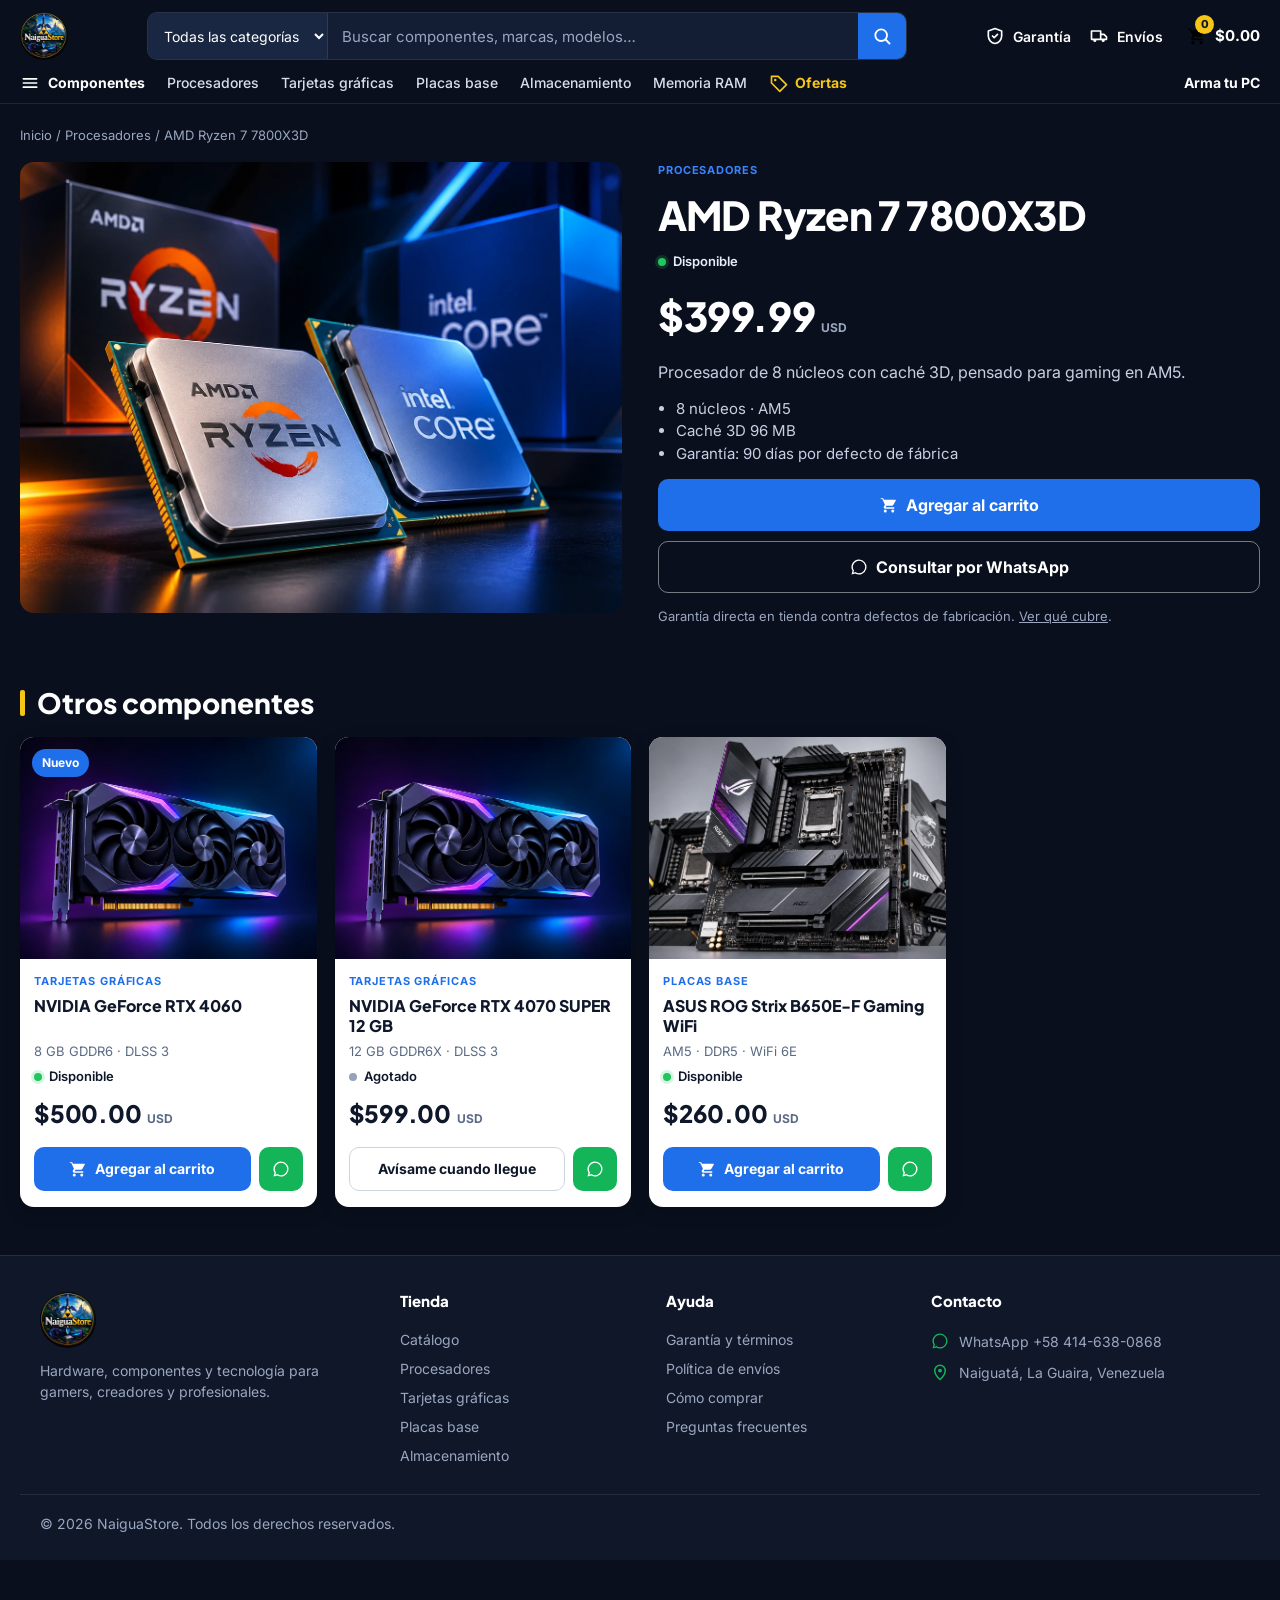
==== commit 161dc87c: "Accesibilidad y responsive: carrito inerte cuando está cerrado, objetivos táctiles de 44px, sin desb" ====
--- a/producto/amd-ryzen-7-7800x3d/index.html
+++ b/producto/amd-ryzen-7-7800x3d/index.html
@@ -39,8 +39,8 @@
         <button class="search__btn" type="submit" aria-label="Buscar"><svg class="" viewBox="0 0 24 24" width="20" height="20" aria-hidden="true" focusable="false"><circle cx="11" cy="11" r="7" fill="none" stroke="currentColor" stroke-width="2.2"/><path d="M16.5 16.5 21 21" stroke="currentColor" stroke-width="2.2" stroke-linecap="round"/></svg></button>
       </form>
       <div class="topbar__items">
-        <a class="topbar__item" href="../../index.html#garantia"><svg class="" viewBox="0 0 24 24" width="20" height="20" aria-hidden="true" focusable="false"><path d="M12 3 4 6v6c0 4.5 3.4 8.3 8 9 4.6-.7 8-4.5 8-9V6z" fill="none" stroke="currentColor" stroke-width="2" stroke-linejoin="round"/><path d="m9 12 2 2 4-4" fill="none" stroke="currentColor" stroke-width="2" stroke-linecap="round" stroke-linejoin="round"/></svg><span>Garantía</span></a>
-        <a class="topbar__item" href="../../index.html#envios"><svg class="" viewBox="0 0 24 24" width="20" height="20" aria-hidden="true" focusable="false"><path d="M3 6h11v10H3zM14 10h4l3 3v3h-7z" fill="none" stroke="currentColor" stroke-width="2" stroke-linejoin="round"/><circle cx="7" cy="17.5" r="1.8" fill="currentColor"/><circle cx="17" cy="17.5" r="1.8" fill="currentColor"/></svg><span>Envíos</span></a>
+        <a class="topbar__item" href="../../index.html#garantia" aria-label="Garantía de 90 días"><svg class="" viewBox="0 0 24 24" width="20" height="20" aria-hidden="true" focusable="false"><path d="M12 3 4 6v6c0 4.5 3.4 8.3 8 9 4.6-.7 8-4.5 8-9V6z" fill="none" stroke="currentColor" stroke-width="2" stroke-linejoin="round"/><path d="m9 12 2 2 4-4" fill="none" stroke="currentColor" stroke-width="2" stroke-linecap="round" stroke-linejoin="round"/></svg><span>Garantía</span></a>
+        <a class="topbar__item" href="../../index.html#envios" aria-label="Envíos"><svg class="" viewBox="0 0 24 24" width="20" height="20" aria-hidden="true" focusable="false"><path d="M3 6h11v10H3zM14 10h4l3 3v3h-7z" fill="none" stroke="currentColor" stroke-width="2" stroke-linejoin="round"/><circle cx="7" cy="17.5" r="1.8" fill="currentColor"/><circle cx="17" cy="17.5" r="1.8" fill="currentColor"/></svg><span>Envíos</span></a>
         <button class="cart-btn" id="cart-open" type="button" aria-label="Abrir carrito">
           <svg class="" viewBox="0 0 24 24" width="20" height="20" aria-hidden="true" focusable="false"><path d="M7 18a2 2 0 1 0 0 4 2 2 0 0 0 0-4zm10 0a2 2 0 1 0 0 4 2 2 0 0 0 0-4zM1 2v2h2l3.6 7.6-1.4 2.4A2 2 0 0 0 7 17h12v-2H7.4l1.1-2h7.5a2 2 0 0 0 1.7-1l3.6-6.5A1 1 0 0 0 20.4 5H5.2l-.9-2H1z"/></svg>
           <span class="cart-btn__count" id="cart-count">0</span>
@@ -156,7 +156,7 @@
     <a href="https://wa.me/584146380868?text=Hola%20NaiguaStore%2C%20tengo%20una%20pregunta." target="_blank" rel="noopener">WhatsApp</a>
   </nav>
 
-  <aside class="cart" id="cart" aria-hidden="true" aria-label="Carrito de compras">
+  <aside class="cart" id="cart" inert aria-label="Carrito de compras">
     <div class="cart__overlay" id="cart-overlay"></div>
     <div class="cart__panel" role="dialog" aria-modal="true" aria-labelledby="cart-title">
       <header class="cart__head">
--- a/css/styles.css
+++ b/css/styles.css
@@ -266,6 +266,8 @@
 .pdp__info .pcard__cat { color: var(--blue-hover); }
 .pdp__info .pcard__avail { color: #e8edf8; }
 .pdp__info .lead { margin: 0; }
+.pdp__info .price__usd { color: var(--text); }
+.pdp__info .price__cur { color: var(--muted); }
 .specs { padding-left: 18px; color: #c7d0e3; margin: 0; }
 .pdp__actions { display: grid; gap: 10px; }
 .related { margin-top: 48px; }
@@ -372,7 +374,14 @@
   .pcard__actions .btn--wa { display: none; }
   .badge { top: 8px; left: 8px; font-size: 11px; padding: 4px 8px; }
   .catalog__bar { flex-direction: column; align-items: stretch; }
-  .chips { margin: 0 calc(var(--gutter) * -1); padding: 0 var(--gutter); }
+  .catalog__bar > * { min-width: 0; max-width: 100%; }
+  .brand img { width: 44px; height: 44px; }
+  .topbar__item, .cart-btn, .sec-head__link, .chip, .subnav a { min-height: 44px; display: inline-flex; align-items: center; }
+  .sort select { height: 44px; }
+  .pcard__name a { display: inline-block; padding: 8px 0; }
+  .pcard__actions .btn--primary, .pcard__actions .btn--line { min-height: 44px; }
+  .qty button { width: 44px; height: 44px; }
+  .chips { width: 100%; margin: 0 calc(var(--gutter) * -1); padding: 0 var(--gutter); }
   .steps { grid-template-columns: 1fr; }
   .warranty__cols { grid-template-columns: 1fr; }
   .advisor { flex-direction: column; align-items: flex-start; }
@@ -388,3 +397,26 @@
 @media (prefers-reduced-motion: reduce) {
   *, *::before, *::after { animation-duration: 0.01ms !important; animation-iteration-count: 1 !important; transition-duration: 0.01ms !important; scroll-behavior: auto !important; }
 }
+
+/* ---------- Ajustes de accesibilidad táctil (WCAG 2.5.5) ---------- */
+@media (max-width: 767px) {
+  .faq summary { min-height: 44px; align-items: center; }
+  .site-footer nav a, .site-footer__contact a { display: inline-flex; align-items: center; min-height: 44px; }
+  .site-footer__contact p { min-height: 44px; }
+  .bottom-nav a, .bottom-nav button { min-height: 44px; display: flex; align-items: center; justify-content: center; }
+  .icon-btn { width: 44px; height: 44px; display: grid; place-items: center; padding: 0; }
+  .crumbs a { display: inline-block; padding: 12px 0; }
+  .crumbs { line-height: 1.2; }
+}
+
+/* Objetivos táctiles en cualquier dispositivo de pantalla táctil (incluye tabletas de 768 px) */
+@media (pointer: coarse) {
+  .topbar__item, .cart-btn, .sec-head__link, .chip, .subnav a, .sort select { min-height: 44px; display: inline-flex; align-items: center; }
+  .subnav a { padding: 0 2px; }
+  .hint a { display: inline-block; padding: 12px 0; }
+  .crumbs a { padding: 14px 0; }
+}
+@media (pointer: coarse) {
+  .topbar__item { padding: 0 6px; }
+  .pcard__name a { display: inline-block; padding: 8px 0; }
+}
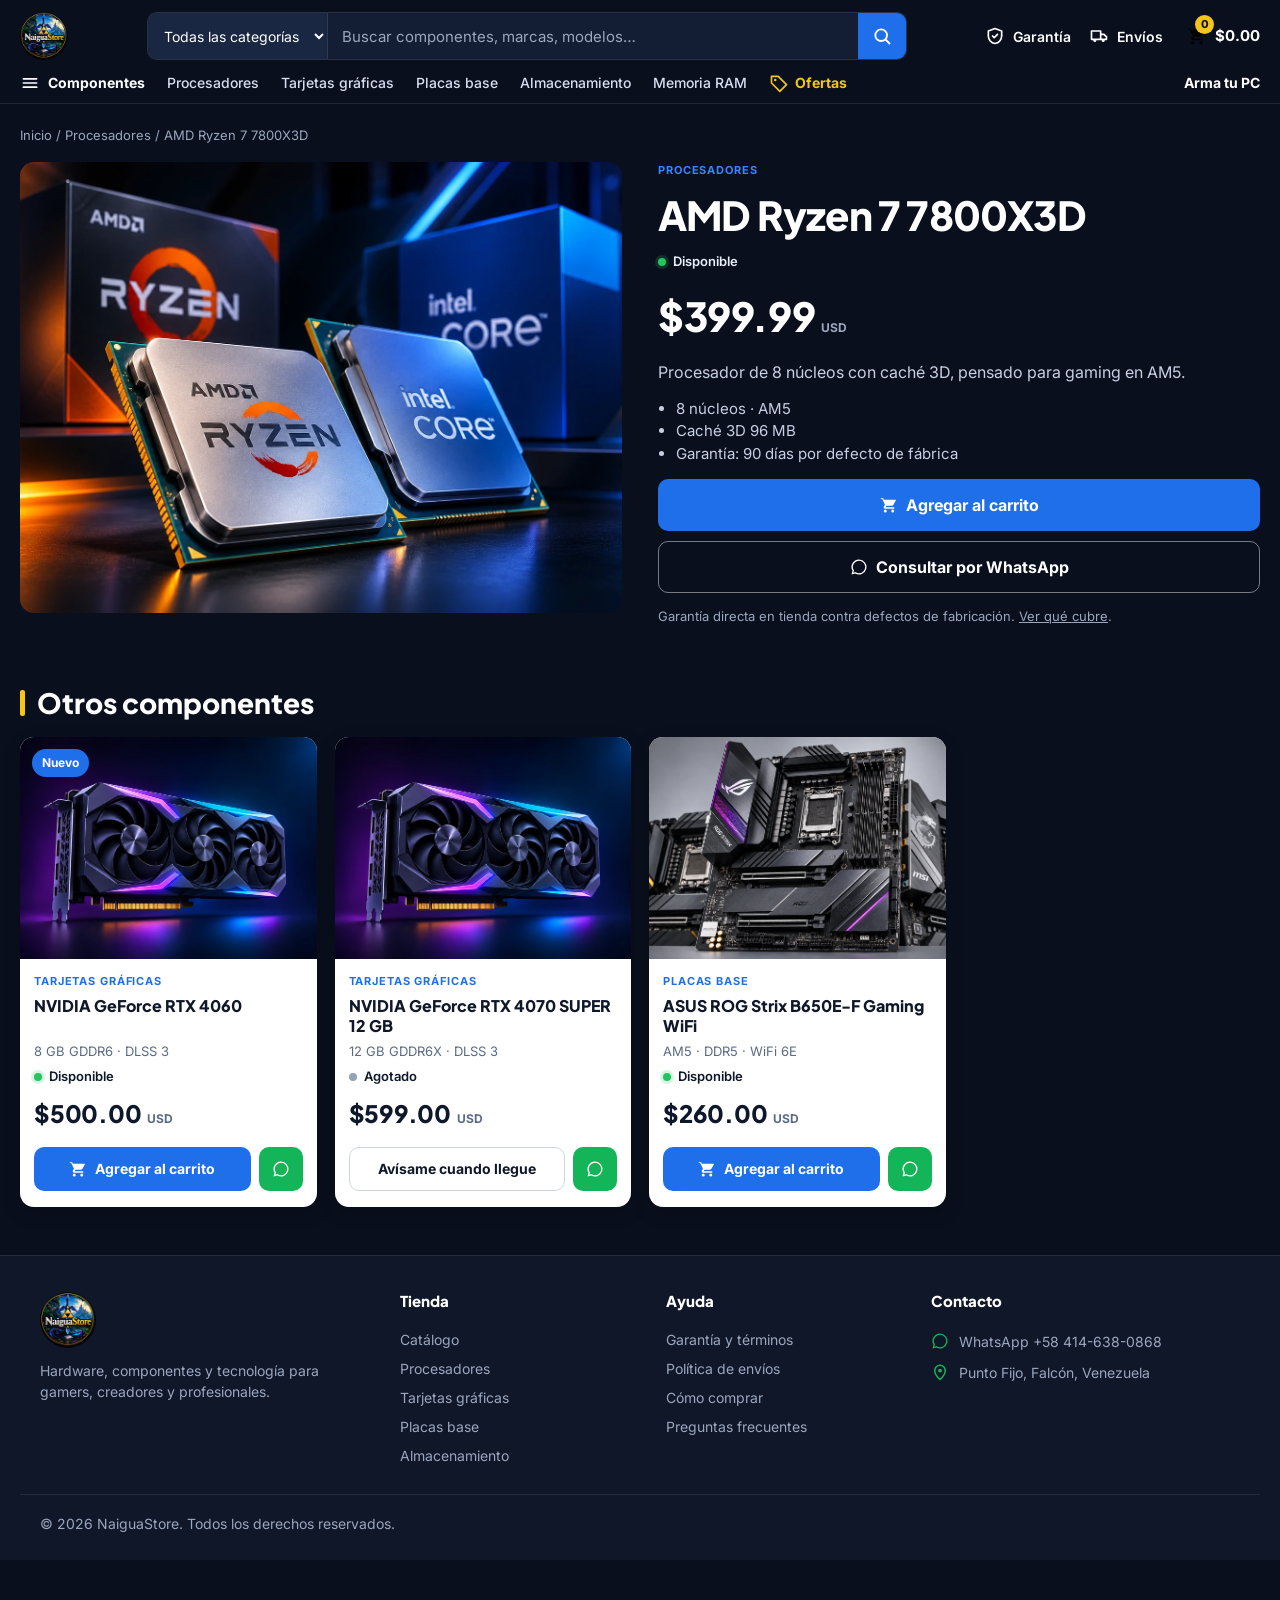
==== commit b5db2079: "Ubicación corregida: tienda online con sede en Punto Fijo, Falcón; se quita la entrega local y el re" ====
--- a/producto/amd-ryzen-7-7800x3d/index.html
+++ b/producto/amd-ryzen-7-7800x3d/index.html
@@ -4,13 +4,13 @@
   <meta charset="utf-8">
   <meta name="viewport" content="width=device-width, initial-scale=1">
   <title>AMD Ryzen 7 7800X3D | NaiguaStore</title>
-  <meta name="description" content="AMD Ryzen 7 7800X3D: 8 núcleos · AM5, Caché 3D 96 MB. 399.99 USD, garantía de 90 días. Envíos a todo el país desde Naiguatá, La Guaira.">
+  <meta name="description" content="AMD Ryzen 7 7800X3D: 8 núcleos · AM5, Caché 3D 96 MB. 399.99 USD, garantía de 90 días. Envíos a todo el país desde Punto Fijo, Falcón.">
   <link rel="canonical" href="https://anyelopetit.github.io/naiguastore-claude/producto/amd-ryzen-7-7800x3d/">
   <meta property="og:type" content="product">
   <meta property="og:site_name" content="NaiguaStore">
   <meta property="og:locale" content="es_VE">
   <meta property="og:title" content="AMD Ryzen 7 7800X3D | NaiguaStore">
-  <meta property="og:description" content="AMD Ryzen 7 7800X3D: 8 núcleos · AM5, Caché 3D 96 MB. 399.99 USD, garantía de 90 días. Envíos a todo el país desde Naiguatá, La Guaira.">
+  <meta property="og:description" content="AMD Ryzen 7 7800X3D: 8 núcleos · AM5, Caché 3D 96 MB. 399.99 USD, garantía de 90 días. Envíos a todo el país desde Punto Fijo, Falcón.">
   <meta property="og:url" content="https://anyelopetit.github.io/naiguastore-claude/producto/amd-ryzen-7-7800x3d/">
   <meta name="twitter:card" content="summary">
   <meta name="theme-color" content="#0a0f1d">
@@ -20,7 +20,7 @@
   <link rel="stylesheet" href="https://fonts.googleapis.com/css2?family=Inter:wght@400;500;600;700&family=Plus+Jakarta+Sans:wght@700;800&display=swap">
   <link rel="stylesheet" href="../../css/styles.css">
   <script type="application/ld+json">{"@context":"https://schema.org","@type":"BreadcrumbList","itemListElement":[{"@type":"ListItem","position":1,"name":"Inicio","item":"https://anyelopetit.github.io/naiguastore-claude/"},{"@type":"ListItem","position":2,"name":"Procesadores","item":"https://anyelopetit.github.io/naiguastore-claude/#catalogo"},{"@type":"ListItem","position":3,"name":"AMD Ryzen 7 7800X3D","item":"https://anyelopetit.github.io/naiguastore-claude/producto/amd-ryzen-7-7800x3d/"}]}</script>
-  <script type="application/ld+json">{"@context":"https://schema.org","@type":"Product","name":"AMD Ryzen 7 7800X3D","description":"Procesador de 8 núcleos con caché 3D, pensado para gaming en AM5.","category":"Procesadores","image":"https://anyelopetit.github.io/naiguastore-claude/assets/img/cpus.webp","brand":{"@type":"Brand","name":"AMD"},"offers":{"@type":"Offer","url":"https://anyelopetit.github.io/naiguastore-claude/producto/amd-ryzen-7-7800x3d/","priceCurrency":"USD","price":"399.99","availability":"https://schema.org/InStock","itemCondition":"https://schema.org/NewCondition","seller":{"@type":"Store","name":"NaiguaStore","url":"https://anyelopetit.github.io/naiguastore-claude/"}}}</script>
+  <script type="application/ld+json">{"@context":"https://schema.org","@type":"Product","name":"AMD Ryzen 7 7800X3D","description":"Procesador de 8 núcleos con caché 3D, pensado para gaming en AM5.","category":"Procesadores","image":"https://anyelopetit.github.io/naiguastore-claude/assets/img/cpus.webp","brand":{"@type":"Brand","name":"AMD"},"offers":{"@type":"Offer","url":"https://anyelopetit.github.io/naiguastore-claude/producto/amd-ryzen-7-7800x3d/","priceCurrency":"USD","price":"399.99","availability":"https://schema.org/InStock","itemCondition":"https://schema.org/NewCondition","seller":{"@type":"OnlineStore","name":"NaiguaStore","url":"https://anyelopetit.github.io/naiguastore-claude/"}}}</script>
 </head>
 <body data-page="producto" data-base="../../">
   <a class="skip" href="#app">Ir al contenido</a>
@@ -143,7 +143,7 @@
       <div class="site-footer__contact">
         <h2>Contacto</h2>
         <a href="https://wa.me/584146380868?text=Hola%20NaiguaStore%2C%20tengo%20una%20pregunta." target="_blank" rel="noopener"><svg class="" viewBox="0 0 24 24" width="20" height="20" aria-hidden="true" focusable="false"><path d="M12 2a10 10 0 0 0-8.6 15.1L2 22l5-1.3A10 10 0 1 0 12 2zm0 18.2a8.2 8.2 0 0 1-4.2-1.2l-.3-.2-3 .8.8-2.9-.2-.3A8.2 8.2 0 1 1 12 20.2z" fill="currentColor"/></svg><span>WhatsApp +58 414-638-0868</span></a>
-        <p><svg class="" viewBox="0 0 24 24" width="20" height="20" aria-hidden="true" focusable="false"><path d="M12 22s7-6.2 7-12a7 7 0 1 0-14 0c0 5.8 7 12 7 12z" fill="none" stroke="currentColor" stroke-width="2"/><circle cx="12" cy="10" r="2.5" fill="currentColor"/></svg><span>Naiguatá, La Guaira, Venezuela</span></p>
+        <p><svg class="" viewBox="0 0 24 24" width="20" height="20" aria-hidden="true" focusable="false"><path d="M12 22s7-6.2 7-12a7 7 0 1 0-14 0c0 5.8 7 12 7 12z" fill="none" stroke="currentColor" stroke-width="2"/><circle cx="12" cy="10" r="2.5" fill="currentColor"/></svg><span>Punto Fijo, Falcón, Venezuela</span></p>
       </div>
     </div>
     <p class="site-footer__legal">© 2026 NaiguaStore. Todos los derechos reservados.</p>
